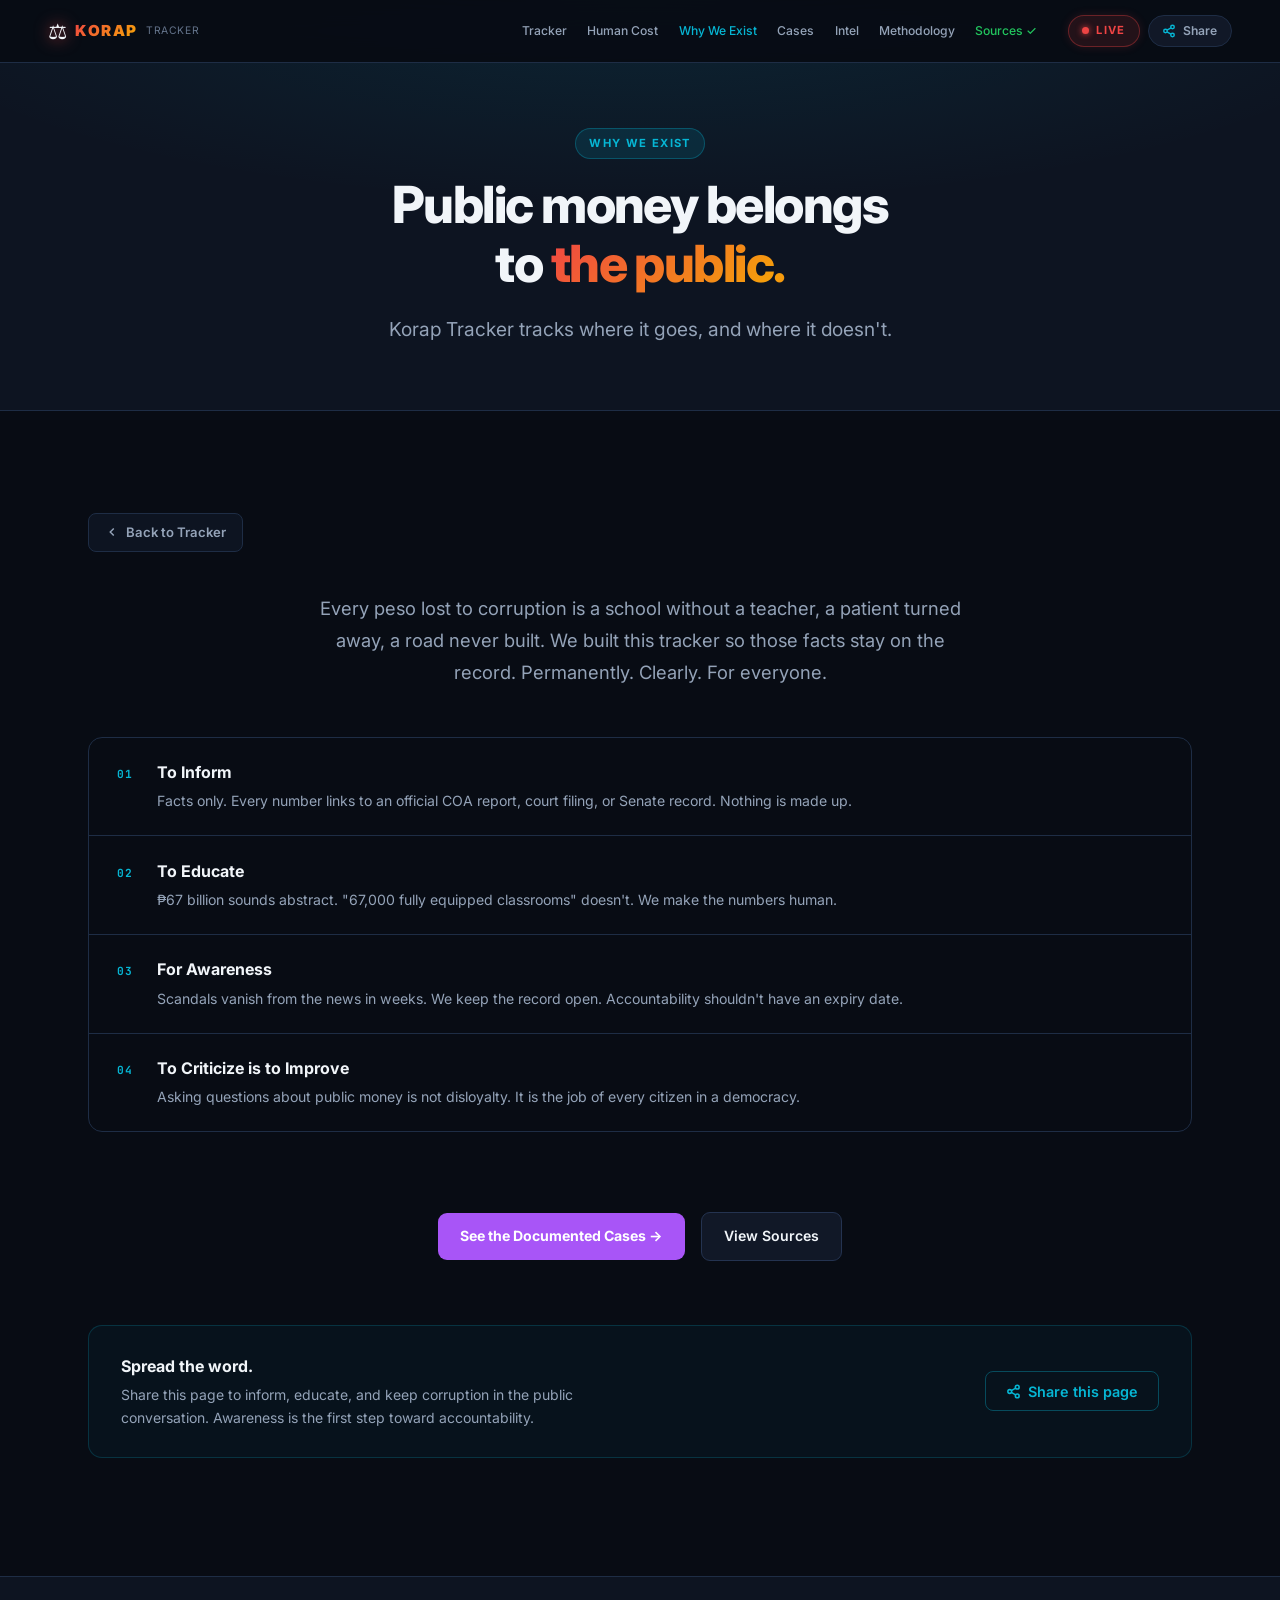
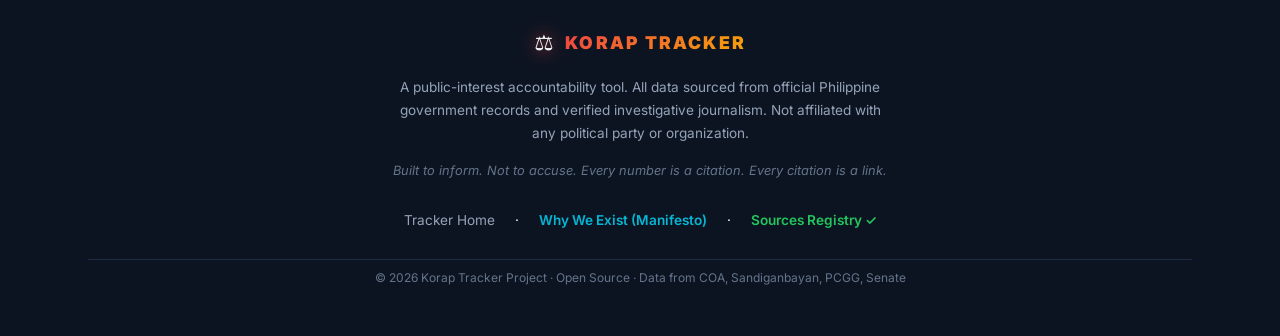
==== about.html @ 1ccbe421 "Initial commit: Korap Tracker platform" ====
<!DOCTYPE html>
<html lang="en-PH" class="dark">
<head>
  <meta charset="UTF-8" />
  <meta name="viewport" content="width=device-width, initial-scale=1.0" />
  
  <title>Why We Exist: Civic Manifesto | Korap Tracker</title>
  <meta name="title" content="Why We Exist: Civic Manifesto | Korap Tracker" />
  <meta name="description" content="Our civic mission: To inform, to educate, and for public awareness. In a democracy, to criticize is to improve. Read why Korap Tracker tracks public funds lost to corruption." />
  <meta name="keywords" content="Why track corruption Philippines, to criticize is to improve, Korap Tracker manifesto, Philippine governance accountability, public procurement transparency, civic education Philippines, anti-corruption awareness" />
  <meta name="author" content="Korap Tracker Project" />
  <meta name="robots" content="index, follow" />
  <link rel="canonical" href="https://halalan-tracker.ph/about.html" />

  <!-- Open Graph / Facebook -->
  <meta property="og:type" content="article" />
  <meta property="og:url" content="https://halalan-tracker.ph/about.html" />
  <meta property="og:title" content="Why We Exist: Civic Manifesto | Korap Tracker" />
  <meta property="og:description" content="To inform, to educate, and for civic awareness. In a democracy, to criticize is to improve. Explore the 4 core pillars of the Korap Tracker accountability platform." />
  <meta property="og:site_name" content="Korap Tracker" />
  <meta property="og:locale" content="en_PH" />

  <!-- Twitter / X -->
  <meta name="twitter:card" content="summary_large_image" />
  <meta name="twitter:url" content="https://halalan-tracker.ph/about.html" />
  <meta name="twitter:title" content="Why We Exist: Civic Manifesto | Korap Tracker" />
  <meta name="twitter:description" content="To inform, to educate, and for civic awareness. To criticize is to improve." />

  <!-- Structured Data JSON-LD -->
  <script type="application/ld+json">
  {
    "@context": "https://schema.org",
    "@graph": [
      {
        "@type": "AboutPage",
        "@id": "https://halalan-tracker.ph/about.html#about",
        "url": "https://halalan-tracker.ph/about.html",
        "name": "Why We Exist: Civic Manifesto | Korap Tracker",
        "description": "The mission, civic philosophy, and 4 core pillars guiding the Korap Tracker public-interest accountability platform.",
        "inLanguage": "en-PH"
      },
      {
        "@type": "Organization",
        "@id": "https://halalan-tracker.ph/#organization",
        "name": "Korap Tracker Project",
        "url": "https://halalan-tracker.ph/",
        "publishingPrinciples": "https://halalan-tracker.ph/sources.html"
      },
      {
        "@type": "FAQPage",
        "@id": "https://halalan-tracker.ph/about.html#faq",
        "mainEntity": [
          {
            "@type": "Question",
            "name": "Why does Korap Tracker exist?",
            "acceptedAnswer": {
              "@type": "Answer",
              "text": "Korap Tracker exists to inform, educate, and create public awareness regarding public fund leakages in the Philippines. Our civic philosophy is rooted in the belief that to criticize is to improve: constructive scrutiny of government spending is the highest form of civic duty and the foundation of systemic reform."
            }
          },
          {
            "@type": "Question",
            "name": "Where does the 20% budget leakage figure come from?",
            "acceptedAnswer": {
              "@type": "Answer",
              "text": "The 20% leakage estimate is based on established international procurement corruption benchmarks published by the United Nations Office on Drugs and Crime (UNODC) and World Bank governance diagnostics for developing economies, which calculate that 10% to 25% of public procurement contracts are lost to systemic leakages, kickbacks, and administrative inefficiencies."
            }
          },
          {
            "@type": "Question",
            "name": "Is Korap Tracker affiliated with any political party?",
            "acceptedAnswer": {
              "@type": "Answer",
              "text": "No. Korap Tracker is an independent, non-partisan, open-source civic-technology project. It does not accept government funding or political donations, and strictly documents public records regardless of administration or political affiliation."
            }
          },
          {
            "@type": "Question",
            "name": "How are cases in the Hall of Records verified?",
            "acceptedAnswer": {
              "@type": "Answer",
              "text": "Every single case in the Hall of Records is linked directly to official primary documents: Commission on Audit (COA) audit reports and notices of disallowance, Sandiganbayan court dockets and decisions, Senate Blue Ribbon Committee resolutions, or Presidential Commission on Good Government (PCGG) accomplishment filings."
            }
          }
        ]
      }
    ]
  }
  </script>

  <!-- Google Fonts Preconnect & Styles -->
  <link rel="preconnect" href="https://fonts.googleapis.com" />
  <link rel="preconnect" href="https://fonts.gstatic.com" crossorigin />
  <link href="https://fonts.googleapis.com/css2?family=Inter:wght@300;400;500;600;700;800;900&family=JetBrains+Mono:wght@400;700&display=swap" rel="stylesheet" />
  <link rel="stylesheet" href="style.css" />
  <style>
    .about-hero {
      padding-block: clamp(6rem, 10vw, 9rem) clamp(3rem, 5vw, 5rem);
      padding-inline: var(--inner-pad);
      text-align: center;
      border-bottom: 1px solid var(--clr-border);
      background: var(--clr-surface);
      position: relative;
    }
    .about-hero::before {
      content: '';
      position: absolute;
      inset: 0;
      background: radial-gradient(ellipse 60% 50% at 50% 0%, rgba(6,182,212,.1), transparent);
      pointer-events: none;
    }
    .about-hero h1 {
      font-size: clamp(2rem, 4vw, 3.25rem);
      font-weight: 800;
      letter-spacing: -.03em;
      line-height: 1.15;
      margin-bottom: 1.25rem;
      max-width: 900px;
      margin-inline: auto;
    }
    .about-hero-sub {
      font-size: clamp(1rem, 1.8vw, 1.2rem);
      color: var(--clr-text-2);
      max-width: 760px;
      margin-inline: auto;
      line-height: 1.7;
    }
    .about-body {
      max-width: var(--inner-max);
      margin-inline: auto;
      padding: var(--section-pad) var(--inner-pad);
    }
    .creed-narrative {
      background: var(--clr-surface);
      border: 1px solid var(--clr-border);
      border-radius: 16px;
      padding: clamp(1.75rem, 3vw, 2.5rem);
      margin-bottom: 3.5rem;
      line-height: 1.8;
      font-size: 1.02rem;
      color: var(--clr-text-2);
    }
    .creed-narrative p {
      margin-bottom: 1.25rem;
    }
    .creed-narrative p:last-child {
      margin-bottom: 0;
    }
    .creed-narrative strong {
      color: var(--clr-text-1);
    }
    .action-cta-box {
      background: linear-gradient(135deg, rgba(30,41,59,.6) 0%, rgba(15,23,42,.8) 100%);
      border: 1px solid var(--clr-border-light);
      border-radius: 16px;
      padding: 2.5rem;
      margin-top: 3.5rem;
      display: flex;
      flex-direction: column;
      align-items: center;
      text-align: center;
      gap: 1.25rem;
    }
    .action-cta-links {
      display: flex;
      flex-wrap: wrap;
      gap: .85rem;
      justify-content: center;
    }
    .action-btn-primary {
      background: var(--clr-purple);
      color: #fff;
      font-weight: 700;
      font-size: .88rem;
      padding: .75rem 1.4rem;
      border-radius: 9px;
      text-decoration: none;
      transition: all var(--dur-fast);
      display: inline-flex;
      align-items: center;
      gap: .5rem;
    }
    .action-btn-primary:hover {
      background: #9333ea;
      transform: translateY(-2px);
      box-shadow: 0 8px 20px rgba(168,85,247,.35);
    }
    .action-btn-secondary {
      background: var(--clr-surface-2);
      color: var(--clr-text-1);
      border: 1px solid var(--clr-border-light);
      font-weight: 600;
      font-size: .88rem;
      padding: .75rem 1.4rem;
      border-radius: 9px;
      text-decoration: none;
      transition: all var(--dur-fast);
      display: inline-flex;
      align-items: center;
      gap: .5rem;
    }
    .action-btn-secondary:hover {
      background: var(--clr-surface-3);
      border-color: var(--clr-cyan);
      transform: translateY(-2px);
    }
  </style>
</head>
<body>
  <a href="#about-main" class="skip-link">Skip to main content</a>

  <!-- ───── NAVIGATION ───── -->
  <nav class="navbar scrolled" id="navbar" aria-label="Main Navigation">
    <div class="nav-inner">
      <a href="index.html" class="nav-logo" aria-label="Korap Tracker Home">
        <span class="logo-icon" aria-hidden="true">⚖</span>
        <span class="logo-text">KORAP</span>
        <span class="logo-sub">Tracker</span>
      </a>
      <div class="nav-links">
        <a href="index.html#tracker" class="nav-link">Tracker</a>
        <a href="index.html#impact" class="nav-link">Human Cost</a>
        <a href="about.html" class="nav-link active" style="color:var(--clr-cyan)">Why We Exist</a>
        <a href="index.html#cases" class="nav-link">Cases</a>
        <a href="index.html#news" class="nav-link">Intel</a>
        <a href="index.html#methodology" class="nav-link">Methodology</a>
        <a href="sources.html" class="nav-link" style="color:var(--clr-green)">Sources ✓</a>
      </div>
      <div class="nav-cta">
        <span class="live-badge" title="Live real-time corruption ticker active">
          <span class="live-dot" aria-hidden="true"></span>
          LIVE
        </span>
        <button class="share-btn nav-share-btn" id="share-btn-nav" onclick="shareAbout()" title="Share this page">
          <svg width="14" height="14" viewBox="0 0 24 24" fill="none" stroke="currentColor" stroke-width="2.5"><circle cx="18" cy="5" r="3"/><circle cx="6" cy="12" r="3"/><circle cx="18" cy="19" r="3"/><line x1="8.59" y1="13.51" x2="15.42" y2="17.49"/><line x1="15.41" y1="6.51" x2="8.59" y2="10.49"/></svg>
          Share
        </button>
      </div>
    </div>
  </nav>

  <header class="about-hero">
    <div class="section-inner" style="position:relative">
      <span class="pill pill--cyan" style="margin-bottom:1rem">WHY WE EXIST</span>
      <h1>Public money belongs<br/>to <span class="gradient-text">the public.</span></h1>
      <p class="about-hero-sub">
        Korap Tracker tracks where it goes, and where it doesn't.
      </p>
    </div>
  </header>

  <main class="about-body" id="about-main">
    <a href="index.html" class="back-btn">
      <svg width="14" height="14" viewBox="0 0 24 24" fill="none" stroke="currentColor" stroke-width="2.5"><polyline points="15 18 9 12 15 6"/></svg>
      Back to Tracker
    </a>

    <!-- PLAIN STATEMENT -->
    <div class="about-statement reveal in-view">
      <p>Every peso lost to corruption is a school without a teacher, a patient turned away, a road never built. We built this tracker so those facts stay on the record. Permanently. Clearly. For everyone.</p>
    </div>

    <!-- PILLARS AS NUMBERED ROWS -->
    <div class="about-pillars reveal in-view">
      <div class="about-pillar-row">
        <span class="ap-num">01</span>
        <div class="ap-body">
          <strong>To Inform</strong>
          <span>Facts only. Every number links to an official COA report, court filing, or Senate record. Nothing is made up.</span>
        </div>
      </div>
      <div class="about-pillar-row">
        <span class="ap-num">02</span>
        <div class="ap-body">
          <strong>To Educate</strong>
          <span>₱67 billion sounds abstract. "67,000 fully equipped classrooms" doesn't. We make the numbers human.</span>
        </div>
      </div>
      <div class="about-pillar-row">
        <span class="ap-num">03</span>
        <div class="ap-body">
          <strong>For Awareness</strong>
          <span>Scandals vanish from the news in weeks. We keep the record open. Accountability shouldn't have an expiry date.</span>
        </div>
      </div>
      <div class="about-pillar-row">
        <span class="ap-num">04</span>
        <div class="ap-body">
          <strong>To Criticize is to Improve</strong>
          <span>Asking questions about public money is not disloyalty. It is the job of every citizen in a democracy.</span>
        </div>
      </div>
    </div>

    <!-- PLAIN CTA -->
    <div class="about-cta reveal in-view">
      <a href="index.html#cases" class="action-btn-primary">See the Documented Cases →</a>
      <a href="sources.html" class="action-btn-secondary">View Sources</a>
    </div>

    <!-- SHARE STRIP -->
    <div class="about-share-strip reveal in-view">
      <div class="share-strip-text">
        <strong>Spread the word.</strong>
        <span>Share this page to inform, educate, and keep corruption in the public conversation. Awareness is the first step toward accountability.</span>
      </div>
      <button class="share-btn share-btn--prominent" onclick="shareAbout()">
        <svg width="15" height="15" viewBox="0 0 24 24" fill="none" stroke="currentColor" stroke-width="2.5"><circle cx="18" cy="5" r="3"/><circle cx="6" cy="12" r="3"/><circle cx="18" cy="19" r="3"/><line x1="8.59" y1="13.51" x2="15.42" y2="17.49"/><line x1="15.41" y1="6.51" x2="8.59" y2="10.49"/></svg>
        Share this page
      </button>
    </div>
  </main>

  <!-- ───── FOOTER ───── -->
  <footer class="site-footer">
    <div class="footer-inner">
      <div class="footer-brand">
        <span class="logo-icon" aria-hidden="true">⚖</span>
        <span class="footer-name">KORAP TRACKER</span>
      </div>
      <p class="footer-mission">
        A public-interest accountability tool. All data sourced from official Philippine government records and verified investigative journalism.
        Not affiliated with any political party or organization.
      </p>
      <p class="footer-legal">
        Built to inform. Not to accuse. Every number is a citation. Every citation is a link.
      </p>
      <div class="footer-links" style="margin-top:.75rem;margin-bottom:.75rem;display:flex;gap:1.25rem;justify-content:center;font-size:.85rem;flex-wrap:wrap">
        <a href="index.html" style="color:var(--clr-text-2);text-decoration:none">Tracker Home</a> ·
        <a href="about.html" style="color:var(--clr-cyan);font-weight:600;text-decoration:none">Why We Exist (Manifesto)</a> ·
        <a href="sources.html" style="color:var(--clr-green);font-weight:600;text-decoration:none">Sources Registry ✓</a>
      </div>
      <p class="footer-copy">© 2026 Korap Tracker Project · Open Source · Data from COA, Sandiganbayan, PCGG, Senate</p>
    </div>
  </footer>
  <div id="share-toast" style="display:none;position:fixed;bottom:1.5rem;left:50%;transform:translateX(-50%);background:#0f172a;border:1px solid rgba(6,182,212,.5);color:#e2e8f0;padding:.65rem 1.25rem;border-radius:8px;font-size:.85rem;font-weight:600;z-index:10001;white-space:nowrap;box-shadow:0 8px 24px rgba(0,0,0,.6)">Link copied to clipboard!</div>

  <!-- Share Modal Dialog -->
  <div id="share-modal" class="share-modal-backdrop" role="dialog" aria-modal="true" aria-labelledby="share-modal-title">
    <div class="share-modal-card">
      <div class="share-modal-header">
        <div class="share-modal-header-text">
          <h3 id="share-modal-title" class="share-modal-title">Share Civic Manifesto</h3>
          <p class="share-modal-desc" id="share-modal-desc">Share this page to inform, educate, and keep corruption in the public conversation.</p>
        </div>
        <button type="button" class="share-modal-close" id="share-modal-close" aria-label="Close share dialog">&times;</button>
      </div>

      <div class="share-copy-section">
        <label class="share-field-label" for="share-url-input">Direct Page Link</label>
        <div class="share-copy-box">
          <input type="text" id="share-url-input" class="share-url-input" readonly value="https://halalan-tracker.ph/about.html" />
          <button type="button" id="share-copy-btn" class="share-copy-btn" title="Copy to clipboard">
            <svg width="14" height="14" viewBox="0 0 24 24" fill="none" stroke="currentColor" stroke-width="2.2">
              <rect x="9" y="9" width="13" height="13" rx="2" ry="2"></rect>
              <path d="M5 15H4a2 2 0 0 1-2-2V4a2 2 0 0 1 2-2h9a2 2 0 0 1 2 2v1"></path>
            </svg>
            <span id="share-copy-text">Copy Link</span>
          </button>
        </div>
      </div>

      <div class="share-social-section">
        <div class="share-field-label">Share to Social &amp; Messaging</div>
        <div class="share-social-grid">
          <a id="share-link-x" href="#" target="_blank" rel="noopener noreferrer" class="share-social-btn share-social-btn--x">
            <span class="share-social-icon">𝕏</span>
            <span>X / Twitter</span>
          </a>
          <a id="share-link-fb" href="#" target="_blank" rel="noopener noreferrer" class="share-social-btn share-social-btn--fb">
            <span class="share-social-icon">f</span>
            <span>Facebook</span>
          </a>
          <a id="share-link-wa" href="#" target="_blank" rel="noopener noreferrer" class="share-social-btn share-social-btn--wa">
            <span class="share-social-icon">💬</span>
            <span>WhatsApp</span>
          </a>
          <a id="share-link-tg" href="#" target="_blank" rel="noopener noreferrer" class="share-social-btn share-social-btn--tg">
            <span class="share-social-icon">✈</span>
            <span>Telegram</span>
          </a>
          <a id="share-link-reddit" href="#" target="_blank" rel="noopener noreferrer" class="share-social-btn share-social-btn--reddit">
            <span class="share-social-icon">🔴</span>
            <span>Reddit</span>
          </a>
          <a id="share-link-email" href="#" class="share-social-btn share-social-btn--email">
            <span class="share-social-icon">✉</span>
            <span>Email</span>
          </a>
        </div>
      </div>

      <div id="share-device-row" class="share-device-row">
        <button type="button" id="share-device-btn" class="share-device-btn">
          <svg width="15" height="15" viewBox="0 0 24 24" fill="none" stroke="currentColor" stroke-width="2.2">
            <circle cx="18" cy="5" r="3"></circle>
            <circle cx="6" cy="12" r="3"></circle>
            <circle cx="18" cy="19" r="3"></circle>
            <line x1="8.59" y1="13.51" x2="15.42" y2="17.49"></line>
            <line x1="15.41" y1="6.51" x2="8.59" y2="10.49"></line>
          </svg>
          <span>Open Device Share Menu</span>
        </button>
      </div>
    </div>
  </div>

  <script>
    function getShareUrl() {
      if (window.location.protocol === 'file:' || !window.location.hostname || window.location.hostname === 'localhost' || window.location.hostname === '127.0.0.1') {
        return 'https://halalan-tracker.ph/about.html';
      }
      return window.location.href;
    }

    function showToast(msg = 'Link copied to clipboard!') {
      const t = document.getElementById('share-toast');
      if (t) {
        t.textContent = msg;
        t.style.display = 'block';
        clearTimeout(t._timeout);
        t._timeout = setTimeout(() => { t.style.display = 'none'; }, 2500);
      }
    }

    function copyText(text) {
      if (navigator.clipboard && window.isSecureContext) {
        return navigator.clipboard.writeText(text).catch(() => fallbackCopy(text));
      }
      return fallbackCopy(text);
    }

    function fallbackCopy(text) {
      try {
        const ta = document.createElement('textarea');
        ta.value = text;
        ta.style.position = 'fixed';
        ta.style.top = '0';
        ta.style.left = '-9999px';
        ta.setAttribute('readonly', '');
        document.body.appendChild(ta);
        ta.focus();
        ta.select();
        const ok = document.execCommand('copy');
        document.body.removeChild(ta);
        return ok ? Promise.resolve() : Promise.reject();
      } catch (err) {
        return Promise.reject(err);
      }
    }

    function shareAbout() {
      const modal = document.getElementById('share-modal');
      const shareUrl = getShareUrl();
      const title = 'Why Korap Tracker Exists | Civic Manifesto';
      const text = 'Public money belongs to the public. Korap Tracker tracks where it goes, and where it does not. Inform. Educate. Hold accountable.';

      document.getElementById('share-url-input').value = shareUrl;

      const encUrl = encodeURIComponent(shareUrl);
      const encText = encodeURIComponent(text);
      const encTitle = encodeURIComponent(title);

      document.getElementById('share-link-x').href = `https://twitter.com/intent/tweet?text=${encText}&url=${encUrl}`;
      document.getElementById('share-link-fb').href = `https://www.facebook.com/sharer/sharer.php?u=${encUrl}`;
      document.getElementById('share-link-wa').href = `https://api.whatsapp.com/send?text=${encodeURIComponent(text + ' ' + shareUrl)}`;
      document.getElementById('share-link-tg').href = `https://t.me/share/url?url=${encUrl}&text=${encText}`;
      document.getElementById('share-link-reddit').href = `https://reddit.com/submit?url=${encUrl}&title=${encTitle}`;
      document.getElementById('share-link-email').href = `mailto:?subject=${encTitle}&body=${encodeURIComponent(text + '\n\n' + shareUrl)}`;

      modal.classList.add('open');
    }

    // Modal controls
    const shareModal = document.getElementById('share-modal');
    const closeBtn = document.getElementById('share-modal-close');
    const copyBtn = document.getElementById('share-copy-btn');
    const copyTextEl = document.getElementById('share-copy-text');
    const urlInput = document.getElementById('share-url-input');
    const deviceBtn = document.getElementById('share-device-btn');

    closeBtn.addEventListener('click', () => shareModal.classList.remove('open'));
    shareModal.addEventListener('click', e => { if (e.target === shareModal) shareModal.classList.remove('open'); });
    document.addEventListener('keydown', e => { if (e.key === 'Escape') shareModal.classList.remove('open'); });

    copyBtn.addEventListener('click', () => {
      copyText(urlInput.value).then(() => {
        copyTextEl.textContent = 'Copied!';
        copyBtn.style.background = 'var(--clr-green)';
        showToast('Link copied to clipboard!');
        setTimeout(() => {
          copyTextEl.textContent = 'Copy Link';
          copyBtn.style.background = '';
        }, 2000);
      }).catch(() => {
        showToast('Please copy the URL box manually.');
      });
    });

    urlInput.addEventListener('click', () => urlInput.select());

    if (deviceBtn) {
      if (navigator.share) {
        deviceBtn.style.display = 'flex';
        deviceBtn.addEventListener('click', () => {
          navigator.share({
            title: 'Why Korap Tracker Exists | Civic Manifesto',
            text: 'Public money belongs to the public. Korap Tracker tracks where it goes, and where it does not.',
            url: urlInput.value
          }).catch(() => {});
        });
      } else {
        document.getElementById('share-device-row').style.display = 'none';
      }
    }

    // Reveal animation
    const obs = new IntersectionObserver(els => els.forEach(e => { if(e.isIntersecting) e.target.classList.add('in-view'); }), { threshold: 0.1 });
    document.querySelectorAll('.reveal').forEach(el => obs.observe(el));
  </script>
</body>
</html>
---- style.css ----
/* ─────────────────────────────────────────────────────────────────────────
   KORAP TRACKER: Philippine Corruption Tracker
   Design System & Component Styles
   ───────────────────────────────────────────────────────────────────────── */

/* ── 1. DESIGN TOKENS ── */
:root {
  /* Color palette */
  --clr-bg:           #080c14;
  --clr-surface:      #0d1421;
  --clr-surface-2:    #111827;
  --clr-surface-3:    #1a2235;
  --clr-border:       #1e2d45;
  --clr-border-light: #243350;

  --clr-red:          #ef4444;
  --clr-red-dim:      rgba(239,68,68,.12);
  --clr-amber:        #f59e0b;
  --clr-amber-dim:    rgba(245,158,11,.12);
  --clr-blue:         #3b82f6;
  --clr-blue-dim:     rgba(59,130,246,.12);
  --clr-purple:       #a855f7;
  --clr-purple-dim:   rgba(168,85,247,.12);
  --clr-green:        #22c55e;
  --clr-green-dim:    rgba(34,197,94,.12);
  --clr-cyan:         #06b6d4;

  --clr-text-1:  #f1f5f9;
  --clr-text-2:  #94a3b8;
  --clr-text-3:  #64748b;

  /* Gradients */
  --gradient-hero:  linear-gradient(135deg, #ef4444 0%, #f59e0b 50%, #ef4444 100%);
  --gradient-glow:  radial-gradient(ellipse 60% 40% at 50% 0%, rgba(239,68,68,.18) 0%, transparent 70%);
  --gradient-blue:  linear-gradient(135deg, #3b82f6, #a855f7);

  /* Typography */
  --font-sans:  'Inter', system-ui, -apple-system, sans-serif;
  --font-mono:  'JetBrains Mono', 'Courier New', monospace;

  /* Spacing */
  --section-pad: clamp(4rem, 8vw, 8rem);
  --inner-max:   1200px;
  --inner-pad:   clamp(1rem, 4vw, 3rem);

  /* Motion */
  --ease-spring: cubic-bezier(.34,1.56,.64,1);
  --ease-out:    cubic-bezier(.16,1,.3,1);
  --dur-fast:    150ms;
  --dur-mid:     300ms;
  --dur-slow:    600ms;

  color-scheme: dark;
}

/* ── 2. RESET & BASE ── */
*, *::before, *::after { box-sizing: border-box; margin: 0; padding: 0; }

html {
  font-size: 16px;
  scroll-behavior: smooth;
  -webkit-text-size-adjust: 100%;
}

body {
  font-family: var(--font-sans);
  background: var(--clr-bg);
  color: var(--clr-text-1);
  line-height: 1.6;
  overflow-x: hidden;
  -webkit-font-smoothing: antialiased;
}

/* ── 3. LAYOUT UTILITIES ── */
.section-inner {
  max-width: var(--inner-max);
  margin-inline: auto;
  padding-inline: var(--inner-pad);
}

/* ── 4. PILLS / BADGES ── */
.pill {
  display: inline-flex;
  align-items: center;
  gap: .4rem;
  font-size: .7rem;
  font-weight: 700;
  letter-spacing: .12em;
  text-transform: uppercase;
  padding: .35rem .85rem;
  border-radius: 100px;
  border: 1px solid;
  width: fit-content;
}
.pill--red    { color: var(--clr-red);    background: var(--clr-red-dim);    border-color: rgba(239,68,68,.3); }
.pill--amber  { color: var(--clr-amber);  background: var(--clr-amber-dim);  border-color: rgba(245,158,11,.3); }
.pill--blue   { color: var(--clr-blue);   background: var(--clr-blue-dim);   border-color: rgba(59,130,246,.3); }
.pill--purple { color: var(--clr-purple); background: var(--clr-purple-dim); border-color: rgba(168,85,247,.3); }
.pill--green  { color: var(--clr-green);  background: var(--clr-green-dim);  border-color: rgba(34,197,94,.3); }
.pill--cyan   { color: var(--clr-cyan);   background: rgba(6,182,212,.12);   border-color: rgba(6,182,212,.3); }

/* ── 5. SECTION HEADER ── */
.section-header {
  text-align: center;
  margin-bottom: clamp(2.5rem, 5vw, 4rem);
  display: flex;
  flex-direction: column;
  align-items: center;
  gap: 1rem;
}
.section-title {
  font-size: clamp(1.8rem, 4vw, 2.8rem);
  font-weight: 800;
  letter-spacing: -.03em;
  line-height: 1.15;
}
.section-subtitle {
  max-width: 60ch;
  color: var(--clr-text-2);
  font-size: clamp(.9rem, 2vw, 1.05rem);
}

/* ── 6. REVEAL ANIMATIONS ── */
.reveal {
  opacity: 0;
  transform: translateY(32px);
  transition: opacity var(--dur-slow) var(--ease-out),
              transform var(--dur-slow) var(--ease-out);
  transition-delay: var(--delay, 0ms);
}
.reveal.in-view {
  opacity: 1;
  transform: translateY(0);
}

/* ── 7. NAVBAR ── */
.navbar {
  position: fixed;
  inset-block-start: 0;
  inset-inline: 0;
  z-index: 100;
  padding: 0.85rem var(--inner-pad);
  background: rgba(8,12,20,.85);
  backdrop-filter: blur(20px) saturate(180%);
  -webkit-backdrop-filter: blur(20px) saturate(180%);
  border-bottom: 1px solid transparent;
  transition: border-color var(--dur-mid), background var(--dur-mid);
}
.navbar.scrolled {
  border-bottom-color: var(--clr-border);
  background: rgba(8,12,20,.95);
}
.nav-inner {
  max-width: var(--inner-max);
  margin-inline: auto;
  display: flex;
  align-items: center;
  justify-content: space-between;
  flex-wrap: nowrap !important;
  gap: clamp(0.5rem, 1.2vw, 1.25rem);
}
.nav-logo {
  display: flex;
  align-items: center;
  gap: .5rem;
  text-decoration: none;
  color: inherit;
  flex-shrink: 0;
  white-space: nowrap !important;
}
.logo-icon {
  font-size: 1.35rem;
  filter: drop-shadow(0 0 8px var(--clr-red));
}
.logo-text {
  font-size: .95rem;
  font-weight: 900;
  letter-spacing: .1em;
  background: var(--gradient-hero);
  background-size: 200%;
  -webkit-background-clip: text;
  -webkit-text-fill-color: transparent;
  background-clip: text;
  animation: shimmer 4s linear infinite;
  white-space: nowrap !important;
}
.logo-sub {
  font-size: .65rem;
  color: var(--clr-text-3);
  letter-spacing: .06em;
  text-transform: uppercase;
  white-space: nowrap !important;
}
.nav-links {
  display: flex;
  align-items: center;
  flex-wrap: nowrap !important;
  gap: clamp(0.15rem, 0.4vw, 0.35rem);
  margin-inline-start: auto;
  min-width: 0;
}
.nav-link {
  font-size: clamp(0.76rem, 0.88vw, 0.84rem);
  font-weight: 500;
  color: var(--clr-text-2);
  text-decoration: none;
  padding: 0.4rem clamp(0.35rem, 0.6vw, 0.75rem);
  border-radius: 7px;
  white-space: nowrap !important;
  flex-shrink: 0;
  line-height: 1.2;
  transition: color var(--dur-fast), background var(--dur-fast);
}
.nav-link:hover { color: var(--clr-text-1); background: var(--clr-surface-3); }
.nav-cta {
  display: flex;
  align-items: center;
  flex-wrap: nowrap !important;
  gap: .5rem;
  margin-inline-start: 0.5rem;
  flex-shrink: 0;
  white-space: nowrap !important;
}
.live-badge {
  display: inline-flex;
  align-items: center;
  justify-content: center;
  gap: .45rem;
  height: 32px;
  padding: 0 .8rem;
  font-size: .7rem;
  font-weight: 700;
  letter-spacing: .12em;
  color: var(--clr-red);
  background: var(--clr-red-dim);
  border: 1px solid rgba(239,68,68,.35);
  box-shadow: 0 0 10px rgba(239,68,68,.15);
  border-radius: 9999px;
  white-space: nowrap;
  user-select: none;
  line-height: 1;
}
.live-dot {
  width: 7px;
  height: 7px;
  background: var(--clr-red);
  border-radius: 50%;
  box-shadow: 0 0 6px var(--clr-red);
  animation: pulse-dot 1.5s ease-in-out infinite;
}
.nav-cta .share-btn {
  display: inline-flex;
  align-items: center;
  justify-content: center;
  gap: .45rem;
  height: 32px;
  padding: 0 .85rem;
  border-radius: 9999px;
  font-size: .76rem;
  font-weight: 600;
  color: var(--clr-text-2);
  background: var(--clr-surface-2);
  border: 1px solid var(--clr-border);
  cursor: pointer;
  white-space: nowrap;
  line-height: 1;
  transition: all var(--dur-fast);
}
.nav-cta .share-btn:hover {
  color: #fff;
  border-color: var(--clr-cyan);
  background: rgba(6,182,212,.12);
  box-shadow: 0 0 12px rgba(6,182,212,.22);
  transform: translateY(-1px);
}
.nav-cta .share-btn svg {
  color: var(--clr-cyan);
  flex-shrink: 0;
  transition: transform var(--dur-fast);
}
.nav-cta .share-btn:hover svg {
  transform: scale(1.1);
}

/* ── 8. HERO SECTION ── */
.hero {
  position: relative;
  min-height: 100dvh;
  display: flex;
  align-items: center;
  justify-content: center;
  padding-block: clamp(6rem, 12vw, 10rem);
  padding-inline: var(--inner-pad);
  overflow: hidden;
  text-align: center;
}
.hero-bg-grid {
  position: absolute;
  inset: 0;
  background-image:
    linear-gradient(rgba(30,45,69,.35) 1px, transparent 1px),
    linear-gradient(90deg, rgba(30,45,69,.35) 1px, transparent 1px);
  background-size: 60px 60px;
  mask-image: radial-gradient(ellipse 80% 80% at 50% 50%, black 30%, transparent 80%);
  -webkit-mask-image: radial-gradient(ellipse 80% 80% at 50% 50%, black 30%, transparent 80%);
}
.hero-bg-radial {
  position: absolute;
  inset: 0;
  background: var(--gradient-glow);
  pointer-events: none;
}
.hero-inner {
  position: relative;
  max-width: 900px;
  width: 100%;
  display: flex;
  flex-direction: column;
  align-items: center;
  gap: 1.5rem;
}
.hero-label { margin-bottom: .5rem; }
.hero-title {
  font-size: clamp(2.2rem, 6vw, 4.5rem);
  font-weight: 900;
  letter-spacing: -.04em;
  line-height: 1.1;
}
.gradient-text {
  background: var(--gradient-hero);
  background-size: 200%;
  -webkit-background-clip: text;
  -webkit-text-fill-color: transparent;
  background-clip: text;
  animation: shimmer 5s linear infinite;
}
.hero-subtitle {
  max-width: 55ch;
  color: var(--clr-text-2);
  font-size: clamp(.95rem, 2vw, 1.1rem);
}

/* ODOMETER */
.odometer-wrapper {
  display: flex;
  align-items: center;
  gap: .5rem;
  margin-block: 1rem;
}
.currency-symbol {
  font-size: clamp(2rem, 5vw, 4rem);
  font-weight: 900;
  color: var(--clr-red);
  font-family: var(--font-mono);
  line-height: 1;
  margin-top: .15em;
  text-shadow: 0 0 30px rgba(239,68,68,.6);
}
.odometer {
  font-family: var(--font-mono);
  font-size: clamp(1.4rem, 6.2vw, 5.5rem);
  font-weight: 700;
  color: var(--clr-text-1);
  letter-spacing: -.03em;
  text-shadow: 0 0 40px rgba(239,68,68,.3);
  line-height: 1;
}

/* RATE STATS */
.rate-stats {
  display: flex;
  align-items: center;
  gap: 1.5rem;
  flex-wrap: wrap;
  justify-content: center;
}
.rate-stat { text-align: center; }
.rate-value {
  display: block;
  font-family: var(--font-mono);
  font-size: clamp(.9rem, 2.5vw, 1.4rem);
  font-weight: 700;
  color: var(--clr-amber);
}
.rate-label {
  font-size: .7rem;
  color: var(--clr-text-3);
  text-transform: uppercase;
  letter-spacing: .08em;
}
.rate-divider {
  width: 1px;
  height: 2.5rem;
  background: var(--clr-border);
}

/* MODE TOGGLE */
.mode-toggle {
  display: flex;
  background: var(--clr-surface-2);
  border: 1px solid var(--clr-border);
  border-radius: 12px;
  padding: 4px;
  gap: 4px;
}
.mode-btn {
  font-family: var(--font-sans);
  font-size: .82rem;
  font-weight: 600;
  padding: .65rem 1.2rem;
  border-radius: 9px;
  border: none;
  background: transparent;
  color: var(--clr-text-2);
  cursor: pointer;
  transition: background var(--dur-fast), color var(--dur-fast), box-shadow var(--dur-fast);
}
.mode-btn.active {
  background: var(--clr-surface-3);
  color: var(--clr-text-1);
  box-shadow: 0 1px 3px rgba(0,0,0,.4);
}
.mode-btn:hover:not(.active) { color: var(--clr-text-1); }

.source-note {
  font-size: .78rem;
  color: var(--clr-text-3);
  max-width: 70ch;
  line-height: 1.7;
  border: 1px solid var(--clr-border);
  background: var(--clr-surface);
  border-radius: 10px;
  padding: .75rem 1.25rem;
}
.source-note strong { color: var(--clr-text-2); }

/* SCROLL DOWN ARROW */
.scroll-down {
  display: flex;
  align-items: center;
  justify-content: center;
  width: 44px;
  height: 44px;
  border: 1px solid var(--clr-border);
  border-radius: 50%;
  color: var(--clr-text-2);
  text-decoration: none;
  margin-top: 1rem;
  animation: bob 2s ease-in-out infinite;
  transition: border-color var(--dur-fast), color var(--dur-fast);
}
.scroll-down:hover { border-color: var(--clr-red); color: var(--clr-red); }

/* ── 9. IMPACT SECTION ── */
.impact-section {
  padding-block: var(--section-pad);
  background: var(--clr-surface);
  border-block: 1px solid var(--clr-border);
}
.impact-grid {
  display: grid;
  grid-template-columns: repeat(auto-fill, minmax(280px, 1fr));
  gap: 1.25rem;
}
.impact-card {
  background: var(--clr-bg);
  border: 1px solid var(--clr-border);
  border-radius: 16px;
  padding: 2rem 1.75rem;
  text-align: center;
  transition: border-color var(--dur-mid), transform var(--dur-mid), box-shadow var(--dur-mid);
  position: relative;
  overflow: hidden;
}
.impact-card::before {
  content: '';
  position: absolute;
  inset: 0;
  background: radial-gradient(ellipse 60% 50% at 50% 0%, rgba(245,158,11,.07), transparent);
  opacity: 0;
  transition: opacity var(--dur-mid);
}
.impact-card:hover {
  border-color: rgba(245,158,11,.4);
  transform: translateY(-4px);
  box-shadow: 0 16px 40px rgba(0,0,0,.4), 0 0 0 1px rgba(245,158,11,.1);
}
.impact-card:hover::before { opacity: 1; }
.impact-icon { font-size: 2.5rem; margin-bottom: .75rem; }
.impact-number {
  font-family: var(--font-mono);
  font-size: clamp(1.6rem, 3vw, 2.2rem);
  font-weight: 700;
  color: var(--clr-amber);
  margin-bottom: .4rem;
  letter-spacing: -.02em;
}
.impact-label {
  font-size: .95rem;
  font-weight: 600;
  color: var(--clr-text-1);
  margin-bottom: .4rem;
}
.impact-note {
  font-size: .75rem;
  color: var(--clr-text-3);
  line-height: 1.5;
}

/* Accessibility Skip Link */
.skip-link {
  position: absolute;
  top: -100px;
  left: 1rem;
  background: var(--clr-purple);
  color: #fff;
  padding: .75rem 1.25rem;
  border-radius: 8px;
  font-weight: 700;
  font-size: .85rem;
  z-index: 9999;
  text-decoration: none;
  transition: top var(--dur-fast);
}
.skip-link:focus {
  top: 1rem;
}

/* ── 9B. CIVIC MANIFESTO & PURPOSE SECTION ── */
.manifesto-section {
  padding-block: var(--section-pad);
  background: var(--clr-surface);
  border-bottom: 1px solid var(--clr-border);
  position: relative;
}
.manifesto-banner {
  background: linear-gradient(135deg, rgba(15,23,42,0.95) 0%, rgba(30,41,59,0.8) 100%);
  border: 1px solid rgba(6,182,212,0.3);
  border-radius: 18px;
  padding: clamp(2rem, 4vw, 3rem);
  margin-bottom: 3.5rem;
  position: relative;
  overflow: hidden;
  box-shadow: 0 20px 50px rgba(0,0,0,0.5), 0 0 40px rgba(6,182,212,0.06);
}
.manifesto-banner::before {
  content: '';
  position: absolute;
  top: 0;
  left: 0;
  right: 0;
  height: 2px;
  background: linear-gradient(90deg, transparent, var(--clr-cyan), transparent);
}
.manifesto-quote-icon {
  font-size: 5rem;
  line-height: 1;
  color: var(--clr-cyan);
  opacity: 0.15;
  font-family: Georgia, serif;
  position: absolute;
  top: 1rem;
  left: 1.5rem;
  pointer-events: none;
}
.manifesto-quote {
  font-size: clamp(1.15rem, 2.2vw, 1.45rem);
  font-weight: 600;
  line-height: 1.65;
  color: var(--clr-text-1);
  font-style: italic;
  margin-bottom: 1.5rem;
  position: relative;
  z-index: 1;
}
.manifesto-quote-footer {
  display: flex;
  align-items: center;
  justify-content: space-between;
  flex-wrap: wrap;
  gap: .85rem;
  border-top: 1px solid var(--clr-border-light);
  padding-top: 1.25rem;
  position: relative;
  z-index: 1;
}
.manifesto-creed-tag {
  font-size: .8rem;
  font-weight: 700;
  letter-spacing: .08em;
  text-transform: uppercase;
  color: var(--clr-cyan);
  background: rgba(6,182,212,0.12);
  border: 1px solid rgba(6,182,212,0.25);
  padding: .3rem .8rem;
  border-radius: 6px;
}
.manifesto-creed-sub {
  font-size: .85rem;
  color: var(--clr-text-2);
  font-style: italic;
}

/* 4 Pillars Grid */
.pillars-grid {
  display: grid;
  grid-template-columns: repeat(4, 1fr);
  gap: 1.25rem;
  margin-bottom: 3.5rem;
}
@media (max-width: 1080px) {
  .pillars-grid {
    grid-template-columns: repeat(2, 1fr);
  }
}
@media (max-width: 600px) {
  .pillars-grid {
    grid-template-columns: 1fr;
  }
}
.pillar-card {
  background: var(--clr-bg);
  border: 1px solid var(--clr-border);
  border-radius: 16px;
  padding: 2rem 1.75rem;
  display: flex;
  flex-direction: column;
  gap: 1rem;
  position: relative;
  transition: transform var(--dur-mid), border-color var(--dur-mid), box-shadow var(--dur-mid);
}
.pillar-card:hover {
  border-color: rgba(6,182,212,0.45);
  transform: translateY(-4px);
  box-shadow: 0 16px 36px rgba(0,0,0,0.5), 0 0 20px rgba(6,182,212,0.1);
}
.pillar-num {
  font-family: var(--font-mono);
  font-size: 1.4rem;
  font-weight: 800;
  color: var(--clr-border-light);
  line-height: 1;
}
.pillar-icon {
  font-size: 2rem;
  line-height: 1;
}
.pillar-title {
  font-size: 1.15rem;
  font-weight: 700;
  color: var(--clr-text-1);
  line-height: 1.35;
}
.pillar-lang {
  display: block;
  font-size: .82rem;
  font-weight: 400;
  color: var(--clr-cyan);
  margin-top: .2rem;
}
.pillar-body {
  font-size: .87rem;
  color: var(--clr-text-2);
  line-height: 1.7;
  flex: 1;
}
.pillar-badge {
  font-size: .68rem;
  font-weight: 700;
  letter-spacing: .06em;
  text-transform: uppercase;
  color: var(--clr-cyan);
  background: rgba(6,182,212,0.08);
  border: 1px solid rgba(6,182,212,0.22);
  padding: .35rem .75rem;
  border-radius: 6px;
  width: fit-content;
  margin-top: auto;
}

/* FAQ in Manifesto */
.manifesto-faq {
  background: var(--clr-bg);
  border: 1px solid var(--clr-border);
  border-radius: 18px;
  padding: clamp(1.75rem, 3vw, 2.5rem);
}
.faq-heading {
  font-size: 1.25rem;
  font-weight: 700;
  color: var(--clr-text-1);
  margin-bottom: 1.75rem;
  text-align: center;
}
.faq-grid {
  display: grid;
  grid-template-columns: repeat(auto-fit, minmax(320px, 1fr));
  gap: 1.5rem;
}
.faq-item {
  background: var(--clr-surface);
  border: 1px solid var(--clr-border-light);
  border-radius: 12px;
  padding: 1.35rem 1.5rem;
  display: flex;
  flex-direction: column;
  gap: .65rem;
  transition: border-color var(--dur-fast);
}
.faq-item:hover {
  border-color: rgba(6,182,212,0.3);
}
.faq-q {
  font-size: .95rem;
  font-weight: 700;
  color: var(--clr-text-1);
  line-height: 1.45;
}
.faq-a {
  font-size: .85rem;
  color: var(--clr-text-2);
  line-height: 1.65;
}

/* ── 9C. CIVIC PURPOSE CALLOUT STRIP (INDEX TEASER) ── */
/* ── 9b. WHY SECTION (homepage) ── */
.why-section {
  padding-block: var(--section-pad);
  background: var(--clr-surface);
  border-bottom: 1px solid var(--clr-border);
}
.why-pillars {
  display: grid;
  grid-template-columns: repeat(4, 1fr);
  gap: 1px;
  background: var(--clr-border);
  border: 1px solid var(--clr-border);
  border-radius: 14px;
  overflow: hidden;
  margin: 2.5rem 0 2rem;
}
.why-pillar {
  background: var(--clr-bg);
  display: flex;
  flex-direction: column;
  gap: .5rem;
  padding: 1.75rem;
  transition: background var(--dur-fast);
}
.why-pillar:hover { background: var(--clr-surface-2); }
.why-pillar strong {
  font-size: 1.05rem;
  font-weight: 700;
  color: var(--clr-text-1);
}
.why-pillar span {
  font-size: .88rem;
  color: var(--clr-text-2);
  line-height: 1.6;
}
.why-num {
  font-family: var(--font-mono);
  font-size: .68rem;
  font-weight: 700;
  color: var(--clr-cyan);
  letter-spacing: .1em;
}
.why-footer {
  display: flex;
  align-items: center;
  justify-content: space-between;
  flex-wrap: wrap;
  gap: 1rem;
}
.why-learn-more {
  font-size: .9rem;
  color: var(--clr-cyan);
  text-decoration: none;
  font-weight: 600;
  border-bottom: 1px solid rgba(6,182,212,.3);
  transition: border-color var(--dur-fast), color var(--dur-fast);
}
.why-learn-more:hover {
  color: #fff;
  border-color: rgba(6,182,212,.7);
}
@media (max-width: 900px) {
  .why-pillars { grid-template-columns: repeat(2, 1fr); }
}
@media (max-width: 540px) {
  .why-pillars { grid-template-columns: 1fr; }
  .why-footer { flex-direction: column; align-items: flex-start; }
}

/* ── ABOUT PAGE: statement + pillar rows + CTA ── */
.about-statement {
  max-width: 660px;
  margin: 0 auto 3rem;
  text-align: center;
}
.about-statement p {
  font-size: clamp(1rem, 2vw, 1.15rem);
  color: var(--clr-text-2);
  line-height: 1.75;
}
.about-pillars {
  display: flex;
  flex-direction: column;
  gap: 0;
  border: 1px solid var(--clr-border);
  border-radius: 14px;
  overflow: hidden;
  margin-bottom: 3rem;
}
.about-pillar-row {
  display: flex;
  align-items: baseline;
  gap: 1.5rem;
  padding: 1.4rem 1.75rem;
  border-bottom: 1px solid var(--clr-border);
  transition: background var(--dur-fast);
}
.about-pillar-row:last-child { border-bottom: none; }
.about-pillar-row:hover { background: var(--clr-surface-2); }
.ap-num {
  font-family: var(--font-mono);
  font-size: .7rem;
  font-weight: 700;
  color: var(--clr-cyan);
  letter-spacing: .1em;
  flex-shrink: 0;
  padding-top: .15rem;
}
.ap-body {
  display: flex;
  flex-direction: column;
  gap: .3rem;
}
.ap-body strong {
  font-size: 1rem;
  font-weight: 700;
  color: var(--clr-text-1);
}
.ap-body span {
  font-size: .88rem;
  color: var(--clr-text-2);
  line-height: 1.6;
}
.about-cta {
  display: flex;
  align-items: center;
  gap: 1rem;
  flex-wrap: wrap;
  justify-content: center;
  padding: 2rem 0 1rem;
}

/* ── SHARE BUTTON ── */
.share-btn {
  display: inline-flex;
  align-items: center;
  gap: .45rem;
  padding: .5rem 1rem;
  border: 1px solid var(--clr-border);
  border-radius: 8px;
  background: transparent;
  color: var(--clr-text-2);
  font-size: .82rem;
  font-weight: 600;
  cursor: pointer;
  font-family: var(--font-sans);
  transition: all var(--dur-fast);
}
.share-btn:hover {
  border-color: var(--clr-cyan);
  color: var(--clr-text-1);
  background: rgba(6,182,212,.06);
}
.share-btn--prominent {
  padding: .65rem 1.25rem;
  border-color: rgba(6,182,212,.35);
  color: var(--clr-cyan);
  font-size: .9rem;
}
.share-btn--prominent:hover {
  background: rgba(6,182,212,.12);
  border-color: var(--clr-cyan);
  color: #fff;
}

/* ── BACK BUTTON (about page) ── */
.back-btn {
  display: inline-flex;
  align-items: center;
  gap: .45rem;
  padding: .5rem 1rem;
  border: 1px solid var(--clr-border);
  border-radius: 8px;
  background: var(--clr-surface);
  color: var(--clr-text-2);
  font-size: .82rem;
  font-weight: 600;
  text-decoration: none;
  margin-bottom: 2.5rem;
  transition: all var(--dur-fast);
}
.back-btn:hover {
  border-color: var(--clr-text-2);
  color: var(--clr-text-1);
}

/* ── ABOUT SHARE STRIP ── */
.about-share-strip {
  display: flex;
  align-items: center;
  justify-content: space-between;
  gap: 2rem;
  flex-wrap: wrap;
  padding: 1.75rem 2rem;
  border: 1px solid rgba(6,182,212,.2);
  border-radius: 14px;
  background: rgba(6,182,212,.04);
  margin-top: 3rem;
  margin-bottom: 1rem;
}
.share-strip-text {
  display: flex;
  flex-direction: column;
  gap: .3rem;
}
.share-strip-text strong {
  font-size: 1rem;
  font-weight: 700;
  color: var(--clr-text-1);
}
.share-strip-text span {
  font-size: .875rem;
  color: var(--clr-text-2);
  line-height: 1.6;
  max-width: 520px;
}
@media (max-width: 640px) {
  .about-share-strip { flex-direction: column; align-items: flex-start; }
}


/* ── 10. CASES SECTION ── */
.cases-section {
  padding-block: var(--section-pad);
}
.filter-bar {
  display: flex;
  align-items: center;
  justify-content: space-between;
  flex-wrap: wrap;
  gap: 1rem;
  margin-bottom: 1.75rem;
}
.filter-group {
  display: flex;
  gap: .5rem;
  flex-wrap: wrap;
}
.filter-btn {
  font-family: var(--font-sans);
  font-size: .82rem;
  font-weight: 600;
  padding: .55rem 1.1rem;
  border-radius: 8px;
  border: 1px solid var(--clr-border);
  background: transparent;
  color: var(--clr-text-2);
  cursor: pointer;
  transition: all var(--dur-fast);
}
.filter-btn.active,
.filter-btn:hover {
  background: var(--clr-amber);
  color: #0a0a0a;
  border-color: var(--clr-amber);
}
.total-display {
  font-size: .85rem;
  color: var(--clr-text-2);
  background: var(--clr-surface-2);
  border: 1px solid var(--clr-border);
  padding: .55rem 1rem;
  border-radius: 8px;
}
.total-display strong {
  color: var(--clr-red);
  font-family: var(--font-mono);
}

/* ── CASES CARD GRID ── */
.cases-grid {
  display: grid;
  grid-template-columns: repeat(2, 1fr);
  gap: 1rem;
}
@media (max-width: 720px) {
  .cases-grid { grid-template-columns: 1fr; }
}

.case-card {
  background: var(--clr-surface);
  border: 1px solid var(--clr-border);
  border-left: 4px solid var(--clr-amber);
  border-radius: 12px;
  overflow: hidden;
  display: flex;
  flex-direction: column;
  transition: border-color var(--dur-fast), box-shadow var(--dur-fast);
}
.case-card:hover {
  border-color: rgba(245,158,11,.5);
  box-shadow: 0 6px 24px rgba(0,0,0,.4), 0 0 0 1px rgba(245,158,11,.08);
}

.case-card-top {
  display: flex;
  align-items: flex-start;
  justify-content: space-between;
  gap: 1rem;
  padding: 1.1rem 1.25rem 1rem;
}
.case-card-left {
  flex: 1;
  min-width: 0;
  display: flex;
  flex-direction: column;
  gap: .4rem;
}
.case-card-name {
  font-size: .95rem;
  font-weight: 700;
  color: var(--clr-text-1);
  line-height: 1.4;
}
.case-card-meta {
  display: flex;
  align-items: center;
  gap: .65rem;
  flex-wrap: wrap;
}
.case-card-agency {
  font-size: .75rem;
  color: var(--clr-text-3);
}
.case-card-year {
  font-size: .72rem;
  font-family: var(--font-mono);
  font-weight: 600;
  color: var(--clr-text-3);
  background: var(--clr-surface-2);
  border: 1px solid var(--clr-border);
  padding: .1rem .45rem;
  border-radius: 4px;
}
.case-card-right {
  flex-shrink: 0;
  display: flex;
  flex-direction: column;
  align-items: flex-end;
  gap: .45rem;
  text-align: right;
}
.case-card-amount {
  font-family: var(--font-mono);
  font-size: 1.05rem;
  font-weight: 800;
  color: var(--clr-red);
  white-space: nowrap;
}

/* Status badges: toned down, no neon glow */
.status-badge {
  display: inline-flex;
  align-items: center;
  gap: .3rem;
  font-size: .7rem;
  font-weight: 700;
  letter-spacing: .04em;
  padding: .25rem .6rem;
  border-radius: 5px;
  white-space: nowrap;
}
.status-badge--coa      { background: rgba(120,85,20,.3);  color: #d4a54a; border: 1px solid rgba(245,158,11,.25); }
.status-badge--court    { background: rgba(120,20,20,.35); color: #f87070; border: 1px solid rgba(239,68,68,.3); }
.status-badge--senate   { background: rgba(30,50,100,.35); color: #93b4d4; border: 1px solid rgba(59,130,246,.25); }
.status-badge--recovered{ background: rgba(20,80,40,.35);  color: #6ec98a; border: 1px solid rgba(34,197,94,.25); }

/* Source sub-row */
/* Source sub-row */
.case-card-source {
  border-top: 1px solid var(--clr-border);
  padding: .55rem 1.25rem;
  background: rgba(0,0,0,.15);
  display: flex;
  align-items: center;
  justify-content: space-between;
  gap: .65rem;
  flex-wrap: wrap;
}
.case-card-source a,
.case-card-source .case-source-ext,
.case-card-source .case-source-reg {
  color: var(--clr-text-3);
  font-size: .73rem;
  text-decoration: none;
  display: inline-flex;
  align-items: center;
  gap: .3rem;
  transition: all var(--dur-fast);
  white-space: normal;
  word-break: break-word;
  font-weight: 600;
}
.case-card-source .case-source-ext {
  color: var(--clr-cyan);
}
.case-card-source .case-source-ext:hover {
  color: #fff;
  text-decoration: underline;
}
.case-card-source .case-source-reg {
  color: var(--clr-text-3);
  margin-inline-start: auto;
}
.case-card-source .case-source-reg:hover {
  color: var(--clr-green);
  text-decoration: underline;
}

.cases-disclaimer {
  margin-top: 1.25rem;
  font-size: .78rem;
  color: var(--clr-text-3);
  text-align: center;
  line-height: 1.6;
}

/* ── 11. NEWS SECTION ── */
/* ── 11. NEWS & INTELLIGENCE SECTION (CAROUSEL) ── */
.news-section {
  padding-block: var(--section-pad);
  background: var(--clr-surface);
  border-block: 1px solid var(--clr-border);
}

/* ── CAROUSEL CONTROLS BAR ── */
.carousel-toolbar {
  display: flex;
  justify-content: space-between;
  align-items: center;
  flex-wrap: wrap;
  gap: 1rem;
  margin-bottom: 1.5rem;
}
.news-tab-bar {
  display: flex;
  gap: .5rem;
  background: var(--clr-surface-2);
  border: 1px solid var(--clr-border);
  border-radius: 12px;
  padding: 4px;
  width: fit-content;
  flex-wrap: wrap;
}
.news-tab-btn {
  font-family: var(--font-sans);
  font-size: .85rem;
  font-weight: 600;
  padding: .6rem 1.15rem;
  border-radius: 9px;
  border: none;
  background: transparent;
  color: var(--clr-text-2);
  cursor: pointer;
  transition: background var(--dur-fast), color var(--dur-fast), box-shadow var(--dur-fast);
  display: inline-flex;
  align-items: center;
  gap: .5rem;
}
.news-tab-btn.active {
  background: var(--clr-surface-3);
  color: var(--clr-text-1);
  box-shadow: 0 1px 4px rgba(0,0,0,.4);
}
.news-tab-btn:hover:not(.active) {
  color: var(--clr-text-1);
  background: rgba(255,255,255,.04);
}
.tab-badge-icon { font-size: 1rem; line-height: 1; }
.tab-count-pill {
  font-size: .68rem;
  font-weight: 700;
  padding: .15rem .45rem;
  border-radius: 100px;
  background: var(--clr-surface);
  color: var(--clr-text-3);
  border: 1px solid var(--clr-border-light);
  line-height: 1;
}
.news-tab-btn.active .tab-count-pill {
  background: var(--clr-purple-dim);
  color: var(--clr-purple);
  border-color: rgba(168,85,247,.3);
}

.carousel-nav-group {
  display: flex;
  align-items: center;
  gap: .75rem;
}
.carousel-counter {
  font-family: var(--font-mono);
  font-size: .8rem;
  font-weight: 600;
  color: var(--clr-cyan);
  letter-spacing: .03em;
  background: var(--clr-surface-2);
  padding: .45rem .85rem;
  border-radius: 8px;
  border: 1px solid var(--clr-border-light);
}
.carousel-btn-pair {
  display: flex;
  align-items: center;
  gap: .4rem;
}
.carousel-nav-btn {
  display: inline-flex;
  align-items: center;
  justify-content: center;
  width: 40px;
  height: 40px;
  border-radius: 10px;
  background: var(--clr-surface-2);
  border: 1px solid var(--clr-border-light);
  color: var(--clr-text-1);
  cursor: pointer;
  transition: all var(--dur-fast);
}
.carousel-nav-btn:hover:not(:disabled) {
  background: var(--clr-purple);
  border-color: var(--clr-purple);
  color: #fff;
  transform: translateY(-1px);
  box-shadow: 0 4px 14px rgba(168,85,247,.35);
}
.carousel-nav-btn:disabled {
  opacity: .3;
  cursor: not-allowed;
  transform: none;
  box-shadow: none;
}

/* ── CAROUSEL TRACK & CARDS ── */
.feed-carousel-wrapper {
  position: relative;
  width: 100%;
  overflow: hidden;
}
.feed-carousel-track {
  display: flex;
  gap: 1.25rem;
  overflow-x: auto;
  scroll-snap-type: x mandatory;
  scroll-behavior: smooth;
  padding-block: .5rem 1rem;
  padding-inline: 4px;
  scrollbar-width: none;
  -ms-overflow-style: none;
  -webkit-overflow-scrolling: touch;
}
.feed-carousel-track::-webkit-scrollbar {
  display: none !important;
  width: 0 !important;
  height: 0 !important;
}

.news-card,
.carousel-card {
  flex: 0 0 calc((100% - 2.5rem) / 3);
  min-width: 320px;
  scroll-snap-align: start;
  scroll-snap-stop: normal;
  background: var(--clr-bg);
  border: 1px solid var(--clr-border);
  border-radius: 14px;
  padding: 1.5rem;
  display: flex;
  flex-direction: column;
  gap: .85rem;
  transition: border-color var(--dur-mid), transform var(--dur-mid), box-shadow var(--dur-mid);
  box-sizing: border-box;
}
.news-card:hover,
.carousel-card:hover {
  border-color: rgba(168,85,247,.4);
  transform: translateY(-3px);
  box-shadow: 0 12px 30px rgba(0,0,0,.45), 0 0 0 1px rgba(168,85,247,.12);
}

/* Specific styling for Feed Cards (Accountability, News, Investigations) */
.carousel-card--tracker {
  border-left: 3px solid var(--clr-blue);
  background: linear-gradient(180deg, rgba(30,41,59,.25) 0%, var(--clr-bg) 100%);
}
.carousel-card--tracker:hover {
  border-left-color: var(--clr-cyan);
  border-color: rgba(6,182,212,.4);
  box-shadow: 0 12px 30px rgba(0,0,0,.5), 0 0 20px rgba(6,182,212,.12);
}

.carousel-card--news {
  border-left: 3px solid var(--clr-amber);
  background: linear-gradient(180deg, rgba(245,158,11,.08) 0%, var(--clr-bg) 100%);
}
.carousel-card--news:hover {
  border-left-color: #fbbf24;
  border-color: rgba(245,158,11,.4);
  box-shadow: 0 12px 30px rgba(0,0,0,.5), 0 0 20px rgba(245,158,11,.15);
}

.carousel-card--investigative {
  border-left: 3px solid var(--clr-purple);
  background: linear-gradient(180deg, rgba(168,85,247,.08) 0%, var(--clr-bg) 100%);
}
.carousel-card--investigative:hover {
  border-left-color: #c084fc;
  border-color: rgba(168,85,247,.4);
  box-shadow: 0 12px 30px rgba(0,0,0,.5), 0 0 20px rgba(168,85,247,.15);
}

/* Card meta row */
.card-meta-row {
  display: flex;
  align-items: center;
  justify-content: space-between;
  gap: .5rem;
  flex-wrap: wrap;
}
.card-amount-val {
  font-family: var(--font-mono);
  font-size: .85rem;
  font-weight: 700;
  color: var(--clr-amber);
  margin-inline-start: auto;
}
.card-publisher-badge {
  display: inline-flex;
  align-items: center;
  gap: .35rem;
  font-size: .68rem;
  font-weight: 700;
  letter-spacing: .04em;
  padding: .2rem .55rem;
  border-radius: 6px;
  border: 1px solid currentColor;
  white-space: nowrap;
}
.card-publisher-badge .publisher-dot {
  width: 5px;
  height: 5px;
  border-radius: 50%;
  flex-shrink: 0;
}
.card-authority-line {
  display: flex;
  align-items: center;
  gap: .5rem;
  flex-wrap: wrap;
  margin-top: auto;
  padding-top: .25rem;
}
.authority-chip,
.action-chip {
  font-size: .68rem;
  font-weight: 600;
  color: var(--clr-text-3);
  background: var(--clr-surface-2);
  border: 1px solid var(--clr-border-light);
  padding: .2rem .55rem;
  border-radius: 5px;
  white-space: nowrap;
}

.news-publisher {
  display: flex;
  align-items: center;
  gap: .5rem;
  font-size: .72rem;
  font-weight: 700;
  letter-spacing: .08em;
  text-transform: uppercase;
  color: var(--clr-purple);
}
.publisher-dot {
  width: 5px;
  height: 5px;
  background: var(--clr-purple);
  border-radius: 50%;
}
.news-date { color: var(--clr-text-3); font-weight: 400; text-transform: none; letter-spacing: 0; }
.news-title {
  font-size: 1rem;
  font-weight: 700;
  line-height: 1.4;
  color: var(--clr-text-1);
}
.news-title a {
  color: inherit;
  text-decoration: none;
  transition: color var(--dur-fast);
}
.news-title a:hover { color: var(--clr-purple); }
.news-summary {
  font-size: .85rem;
  color: var(--clr-text-2);
  line-height: 1.6;
  display: -webkit-box;
  -webkit-line-clamp: 3;
  -webkit-box-orient: vertical;
  line-clamp: 3;
  overflow: clip;
}
.news-tags {
  display: flex;
  flex-wrap: wrap;
  gap: .4rem;
  margin-top: auto;
}
.news-tag {
  font-size: .68rem;
  font-weight: 600;
  padding: .2rem .55rem;
  border-radius: 5px;
  background: var(--clr-surface-3);
  color: var(--clr-text-3);
  border: 1px solid var(--clr-border-light);
}

/* ── CARD LINKS ROW ── */
.card-links-row {
  display: flex;
  align-items: center;
  justify-content: space-between;
  gap: .65rem;
  margin-top: auto;
  padding-top: .75rem;
  border-top: 1px solid var(--clr-border-light);
  font-size: .74rem;
}
.card-link-ext,
.card-link-source {
  display: inline-flex;
  align-items: center;
  gap: .25rem;
  text-decoration: none;
  font-weight: 600;
  transition: all var(--dur-fast);
}
.card-link-ext {
  color: var(--clr-cyan);
}
.card-link-ext:hover {
  color: #fff;
  text-decoration: underline;
}
.card-link-source {
  color: var(--clr-text-3);
  margin-inline-start: auto;
}
.card-link-source:hover {
  color: var(--clr-green);
  text-decoration: underline;
}

/* ── CAROUSEL DOTS ── */
.carousel-dots-container {
  display: flex;
  justify-content: center;
  align-items: center;
  gap: .45rem;
  margin-top: 1.25rem;
  flex-wrap: wrap;
}
.carousel-dot {
  width: 8px;
  height: 8px;
  border-radius: 100px;
  background: var(--clr-surface-3);
  border: 1px solid var(--clr-border-light);
  cursor: pointer;
  transition: all var(--dur-mid);
  padding: 0;
}
.carousel-dot.active {
  width: 24px;
  background: var(--clr-purple);
  border-color: var(--clr-purple);
  box-shadow: 0 0 10px rgba(168,85,247,.45);
}
.carousel-dot:hover:not(.active) {
  background: var(--clr-text-3);
}

@media (max-width: 992px) {
  .news-card,
  .carousel-card {
    flex: 0 0 calc((100% - 1.25rem) / 2);
  }
}
@media (max-width: 640px) {
  .carousel-toolbar {
    flex-direction: column;
    align-items: stretch;
  }
  .news-tab-bar {
    width: 100%;
  }
  .news-tab-btn {
    flex: 1;
    justify-content: center;
    padding: .55rem .75rem;
    font-size: .78rem;
  }
  .carousel-nav-group {
    justify-content: space-between;
    width: 100%;
  }
  .news-card,
  .carousel-card {
    flex: 0 0 88%;
    min-width: 270px;
  }
}

/* ── 12. METHODOLOGY SECTION ── */
.methodology-section { padding-block: var(--section-pad); }
.method-grid {
  display: grid;
  grid-template-columns: repeat(auto-fill, minmax(480px, 1fr));
  gap: 1.25rem;
}
.method-card {
  background: var(--clr-surface);
  border: 1px solid var(--clr-border);
  border-radius: 16px;
  padding: 2rem;
  position: relative;
  transition: border-color var(--dur-mid);
}
.method-card:hover { border-color: var(--clr-green); }
.method-num {
  font-family: var(--font-mono);
  font-size: 3rem;
  font-weight: 900;
  color: var(--clr-border-light);
  line-height: 1;
  margin-bottom: 1rem;
}
.method-title {
  font-size: 1.1rem;
  font-weight: 700;
  margin-bottom: .75rem;
  color: var(--clr-text-1);
}
.method-body {
  font-size: .9rem;
  color: var(--clr-text-2);
  line-height: 1.75;
}
.formula-box {
  margin-top: 1rem;
  background: var(--clr-bg);
  border: 1px solid var(--clr-border);
  border-radius: 8px;
  padding: 1rem 1.25rem;
  font-family: var(--font-mono);
  font-size: .78rem;
  color: var(--clr-cyan);
  line-height: 2;
}

/* ── 13. FOOTER ── */
.site-footer {
  border-top: 1px solid var(--clr-border);
  padding-block: 3rem;
  background: var(--clr-surface);
}
.footer-inner {
  max-width: var(--inner-max);
  margin-inline: auto;
  padding-inline: var(--inner-pad);
  text-align: center;
  display: flex;
  flex-direction: column;
  align-items: center;
  gap: 1rem;
}
.footer-brand {
  display: flex;
  align-items: center;
  gap: .6rem;
  font-size: 1.1rem;
  font-weight: 900;
  letter-spacing: .12em;
}
.footer-name {
  background: var(--gradient-hero);
  background-size: 200%;
  -webkit-background-clip: text;
  -webkit-text-fill-color: transparent;
  background-clip: text;
  animation: shimmer 5s linear infinite;
}
.footer-mission {
  max-width: 55ch;
  font-size: .85rem;
  color: var(--clr-text-2);
  line-height: 1.7;
}
.footer-legal {
  font-size: .8rem;
  color: var(--clr-text-3);
  font-style: italic;
}
.footer-copy {
  font-size: .75rem;
  color: var(--clr-text-3);
  padding-top: .5rem;
  border-top: 1px solid var(--clr-border);
  width: 100%;
}

/* ── 14. KEYFRAME ANIMATIONS ── */
@keyframes shimmer {
  0%   { background-position: 0% 50%; }
  100% { background-position: 200% 50%; }
}
@keyframes pulse-dot {
  0%, 100% { opacity: 1; transform: scale(1); box-shadow: 0 0 0 0 rgba(239,68,68,.6); }
  50%       { opacity: .7; transform: scale(1.2); box-shadow: 0 0 0 4px rgba(239,68,68,0); }
}
@keyframes bob {
  0%, 100% { transform: translateY(0); }
  50%       { transform: translateY(6px); }
}
@keyframes fadeUp {
  to { opacity: 1; transform: translateY(0); }
}

/* ── 15. RESPONSIVE ── */
@media (max-width: 1220px) {
  .logo-sub { display: none; }
  .nav-inner { gap: clamp(0.4rem, 1vw, 0.8rem); }
  .nav-link { padding: 0.35rem 0.5rem; font-size: 0.8rem; }
  .nav-cta { gap: 0.4rem; margin-inline-start: 0.3rem; }
}
@media (max-width: 1040px) {
  .nav-link { padding: 0.3rem 0.4rem; font-size: 0.74rem; }
  .nav-inner { gap: 0.35rem; }
  .nav-cta { gap: 0.35rem; margin-inline-start: 0.2rem; }
  .live-badge { padding: 0 0.55rem; font-size: 0.65rem; height: 28px; }
  .nav-cta .share-btn { padding: 0 0.65rem; font-size: 0.72rem; height: 28px; }
}
@media (max-width: 880px) {
  .nav-links { display: none; }
  .nav-cta { margin-inline-start: auto; }
}
@media (max-width: 768px) {
  .method-grid { grid-template-columns: 1fr; }
  .filter-bar { flex-direction: column; align-items: flex-start; }
  .rate-stats { gap: 1rem; }
  .rate-divider { display: none; }
}
@media (max-width: 480px) {
  .mode-toggle { flex-direction: column; width: 100%; }
  .mode-btn { text-align: center; }
  .carousel-card { flex: 0 0 92%; min-width: 250px; }
}

/* ── EXPLORE MORE BAR ── */
.explore-more {
  margin-top: 2.5rem;
  background: var(--clr-surface);
  border: 1px solid var(--clr-border-light);
  border-radius: 16px;
  padding: 1.5rem 2rem;
  display: flex;
  flex-direction: column;
  gap: 1.25rem;
}
.explore-more-label {
  display: flex;
  align-items: center;
  gap: .5rem;
  font-size: .75rem;
  font-weight: 700;
  letter-spacing: .1em;
  text-transform: uppercase;
  color: var(--clr-text-3);
}
.explore-publisher-links {
  display: flex;
  flex-wrap: wrap;
  gap: .65rem;
}
.explore-divider {
  height: 1px;
  background: var(--clr-border);
  width: 100%;
}
.explore-aggregators {
  display: flex;
  flex-wrap: wrap;
  gap: .65rem;
}
/* Base explore-link pill */
.explore-link {
  display: inline-flex;
  flex-direction: column;
  gap: .12rem;
  padding: .65rem 1.1rem;
  border-radius: 10px;
  border: 1px solid var(--clr-border-light);
  text-decoration: none;
  transition: transform var(--dur-fast), box-shadow var(--dur-fast), border-color var(--dur-fast), background var(--dur-fast);
  background: var(--clr-surface-2);
  min-width: 100px;
}
.explore-link:hover {
  transform: translateY(-2px);
  box-shadow: 0 6px 20px rgba(0,0,0,.4);
}
.explore-link-name {
  font-size: .85rem;
  font-weight: 700;
  color: var(--clr-text-1);
  line-height: 1.2;
}
.explore-link-desc {
  font-size: .7rem;
  color: var(--clr-text-3);
  line-height: 1.2;
}
/* Publisher accent colors: left border */
.explore-link--pcij    { border-left: 3px solid #a855f7; }
.explore-link--pcij:hover { background: rgba(168,85,247,.08); border-color: #a855f7; }
.explore-link--pcij .explore-link-name { color: #a855f7; }

.explore-link--rappler { border-left: 3px solid #e5534b; }
.explore-link--rappler:hover { background: rgba(229,83,75,.08); border-color: #e5534b; }
.explore-link--rappler .explore-link-name { color: #e5534b; }

.explore-link--inquirer { border-left: 3px solid #e53935; }
.explore-link--inquirer:hover { background: rgba(229,57,53,.08); border-color: #e53935; }
.explore-link--inquirer .explore-link-name { color: #e53935; }

.explore-link--gma     { border-left: 3px solid var(--clr-blue); }
.explore-link--gma:hover { background: var(--clr-blue-dim); border-color: var(--clr-blue); }
.explore-link--gma .explore-link-name { color: var(--clr-blue); }

.explore-link--philstar { border-left: 3px solid #ff7043; }
.explore-link--philstar:hover { background: rgba(255,112,67,.08); border-color: #ff7043; }
.explore-link--philstar .explore-link-name { color: #ff7043; }

.explore-link--abscbn  { border-left: 3px solid var(--clr-amber); }
.explore-link--abscbn:hover { background: var(--clr-amber-dim); border-color: var(--clr-amber); }
.explore-link--abscbn .explore-link-name { color: var(--clr-amber); }

/* Aggregator pills: wider, with icon */
.explore-link--google,
.explore-link--twitter {
  flex-direction: row;
  align-items: center;
  gap: .65rem;
  padding: .7rem 1.3rem;
}
.explore-link--google .explore-link-name  { color: var(--clr-cyan); }
.explore-link--google  { border-left: 3px solid var(--clr-cyan); }
.explore-link--google:hover  { background: rgba(6,182,212,.08); border-color: var(--clr-cyan); }
.explore-link--twitter { border-left: 3px solid var(--clr-text-2); }
.explore-link--twitter:hover { background: rgba(255,255,255,.04); border-color: var(--clr-text-1); }
.explore-link--twitter .explore-link-name { color: var(--clr-text-1); }
.explore-link--google svg,
.explore-link--twitter svg { flex-shrink: 0; }
.explore-link--google .explore-link-info,
.explore-link--twitter .explore-link-info { display: flex; flex-direction: column; }

@media (max-width: 640px) {
  .explore-more { padding: 1.25rem 1rem; }
  .explore-link { min-width: calc(50% - .35rem); flex: 1; }
  .explore-link--google,
  .explore-link--twitter { flex: 1; }
}

/* ═══════════════════════════════════════════════════════════════════════════
   SHARE MODAL DIALOG
═══════════════════════════════════════════════════════════════════════════ */
.share-modal-backdrop {
  position: fixed;
  inset: 0;
  background: rgba(5, 10, 20, 0.82);
  backdrop-filter: blur(8px);
  -webkit-backdrop-filter: blur(8px);
  z-index: 10000;
  display: flex;
  align-items: center;
  justify-content: center;
  padding: 1.25rem;
  opacity: 0;
  pointer-events: none;
  transition: opacity var(--dur-fast) ease;
}
.share-modal-backdrop.open {
  opacity: 1;
  pointer-events: auto;
}
.share-modal-card {
  background: #0f172a;
  border: 1px solid rgba(6, 182, 212, 0.4);
  border-radius: 16px;
  width: 100%;
  max-width: 500px;
  padding: 1.75rem;
  box-shadow: 0 25px 60px rgba(0, 0, 0, 0.7), 0 0 35px rgba(6, 182, 212, 0.15);
  transform: translateY(12px) scale(0.98);
  transition: transform var(--dur-fast) cubic-bezier(0.16, 1, 0.3, 1);
  box-sizing: border-box;
}
.share-modal-backdrop.open .share-modal-card {
  transform: translateY(0) scale(1);
}
.share-modal-header {
  display: flex;
  align-items: flex-start;
  justify-content: space-between;
  gap: 1rem;
  margin-bottom: 1.25rem;
}
.share-modal-title {
  font-size: 1.15rem;
  font-weight: 800;
  color: var(--clr-text-1);
  margin-bottom: 0.25rem;
}
.share-modal-desc {
  font-size: 0.82rem;
  color: var(--clr-text-3);
  line-height: 1.5;
}
.share-modal-close {
  background: transparent;
  border: none;
  color: var(--clr-text-3);
  font-size: 1.6rem;
  line-height: 1;
  padding: 0.2rem 0.4rem;
  cursor: pointer;
  border-radius: 6px;
  transition: all var(--dur-fast);
}
.share-modal-close:hover {
  color: #fff;
  background: var(--clr-surface-2);
}
.share-field-label {
  display: block;
  font-size: 0.72rem;
  font-weight: 700;
  text-transform: uppercase;
  letter-spacing: 0.08em;
  color: var(--clr-text-3);
  margin-bottom: 0.45rem;
}
.share-copy-box {
  display: flex;
  gap: 0.5rem;
  margin-bottom: 1.5rem;
}
.share-url-input {
  flex: 1;
  background: var(--clr-surface-2);
  border: 1px solid var(--clr-border);
  border-radius: 8px;
  padding: 0.65rem 0.85rem;
  font-family: var(--font-mono);
  font-size: 0.8rem;
  color: var(--clr-cyan);
  outline: none;
}
.share-url-input:focus {
  border-color: var(--clr-cyan);
  box-shadow: 0 0 0 2px rgba(6, 182, 212, 0.2);
}
.share-copy-btn {
  display: inline-flex;
  align-items: center;
  gap: 0.4rem;
  background: var(--clr-blue);
  color: #fff;
  border: none;
  border-radius: 8px;
  padding: 0 1rem;
  font-size: 0.82rem;
  font-weight: 700;
  cursor: pointer;
  transition: all var(--dur-fast);
  white-space: nowrap;
}
.share-copy-btn:hover {
  background: var(--clr-cyan);
  color: var(--clr-bg);
  box-shadow: 0 0 16px rgba(6, 182, 212, 0.35);
}
.share-social-grid {
  display: grid;
  grid-template-columns: repeat(3, 1fr);
  gap: 0.6rem;
  margin-bottom: 1.25rem;
}
@media (max-width: 480px) {
  .share-social-grid {
    grid-template-columns: repeat(2, 1fr);
  }
}
.share-social-btn {
  display: inline-flex;
  align-items: center;
  justify-content: center;
  gap: 0.5rem;
  padding: 0.65rem 0.75rem;
  border-radius: 8px;
  background: var(--clr-surface-2);
  border: 1px solid var(--clr-border);
  color: var(--clr-text-2);
  text-decoration: none;
  font-size: 0.8rem;
  font-weight: 600;
  transition: all var(--dur-fast);
}
.share-social-btn:hover {
  transform: translateY(-2px);
  color: #fff;
  border-color: var(--clr-border-light);
}
.share-social-btn--x:hover { background: #000; border-color: #555; }
.share-social-btn--fb:hover { background: #1877f2; border-color: #1877f2; }
.share-social-btn--wa:hover { background: #25d366; border-color: #25d366; color: #000; }
.share-social-btn--tg:hover { background: #229ed9; border-color: #229ed9; }
.share-social-btn--reddit:hover { background: #ff4500; border-color: #ff4500; }
.share-social-btn--email:hover { background: #4f46e5; border-color: #4f46e5; }
.share-device-row {
  margin-top: 0.5rem;
}
.share-device-btn {
  width: 100%;
  display: flex;
  align-items: center;
  justify-content: center;
  gap: 0.5rem;
  padding: 0.65rem 1rem;
  border-radius: 8px;
  background: var(--clr-surface-3);
  border: 1px solid var(--clr-border);
  color: var(--clr-text-2);
  font-size: 0.8rem;
  font-weight: 600;
  cursor: pointer;
  transition: all var(--dur-fast);
}
.share-device-btn:hover {
  background: var(--clr-surface-2);
  color: var(--clr-cyan);
  border-color: var(--clr-cyan);
}
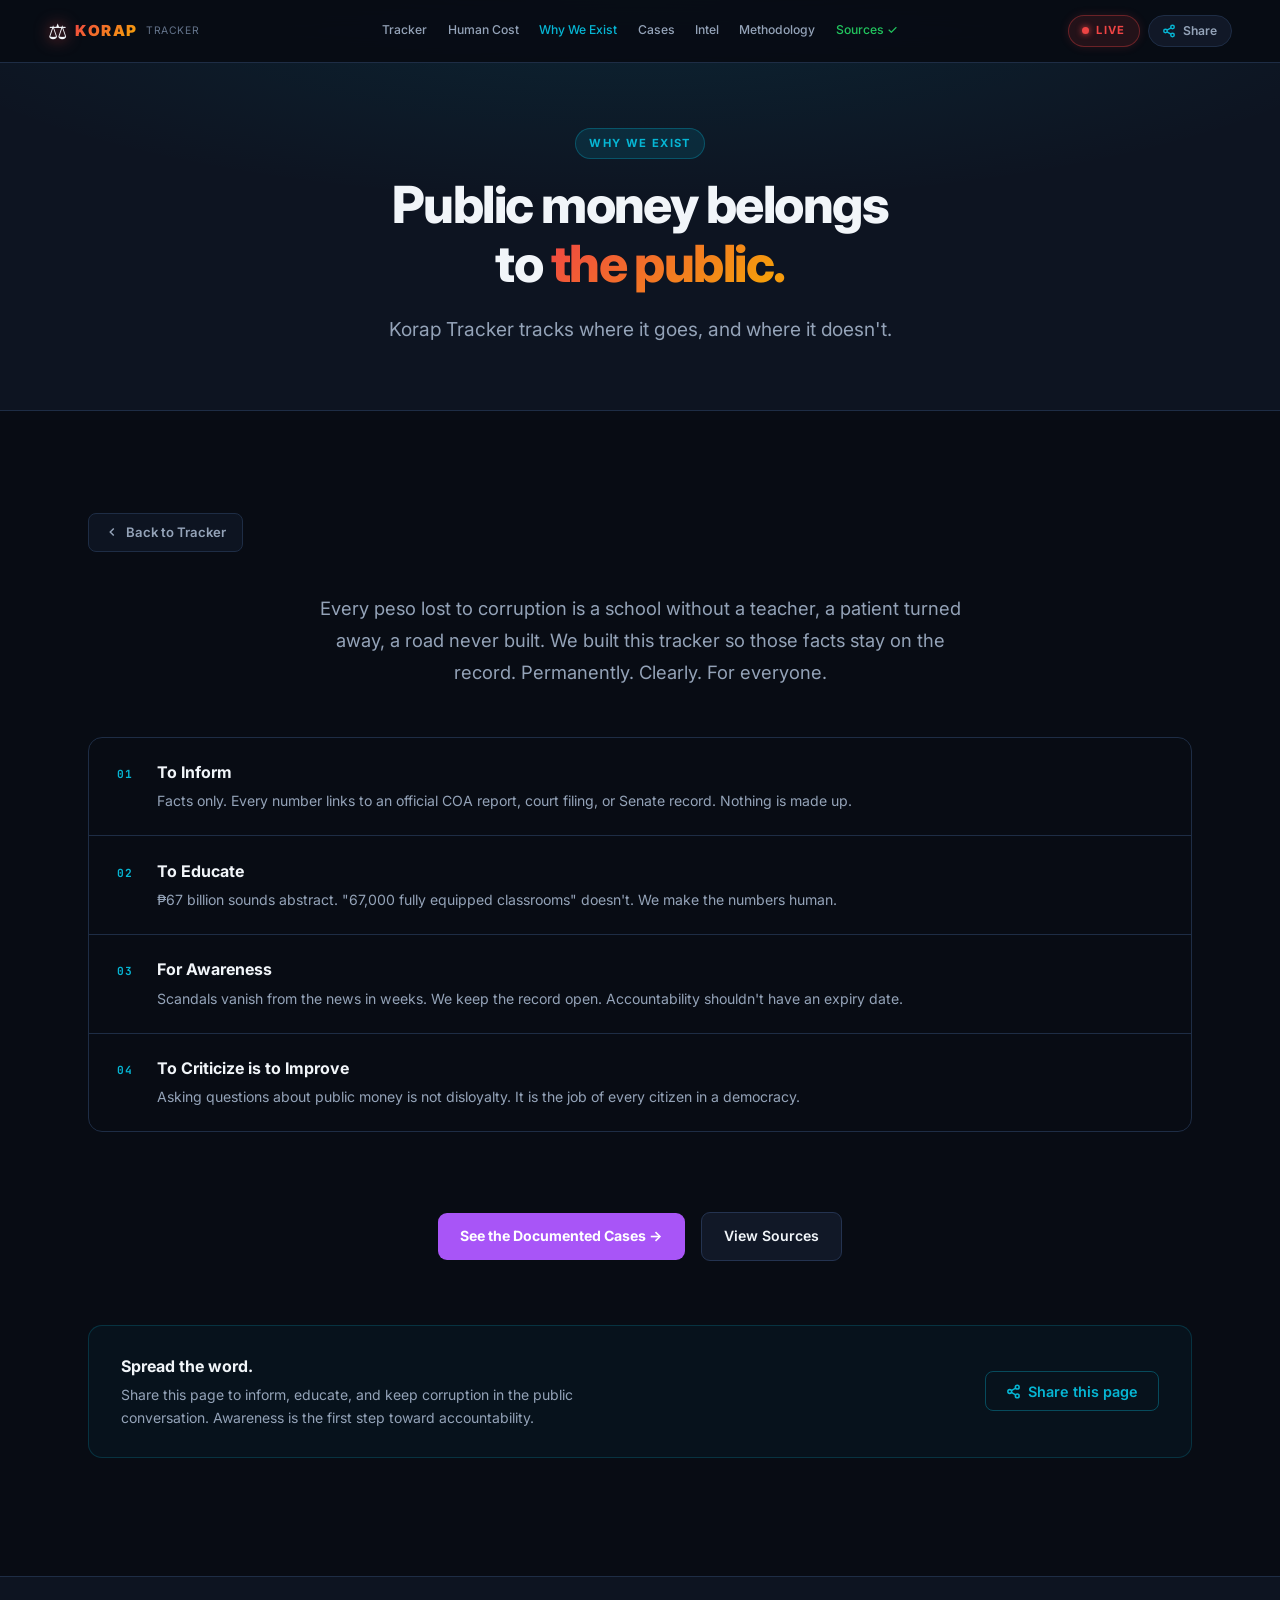
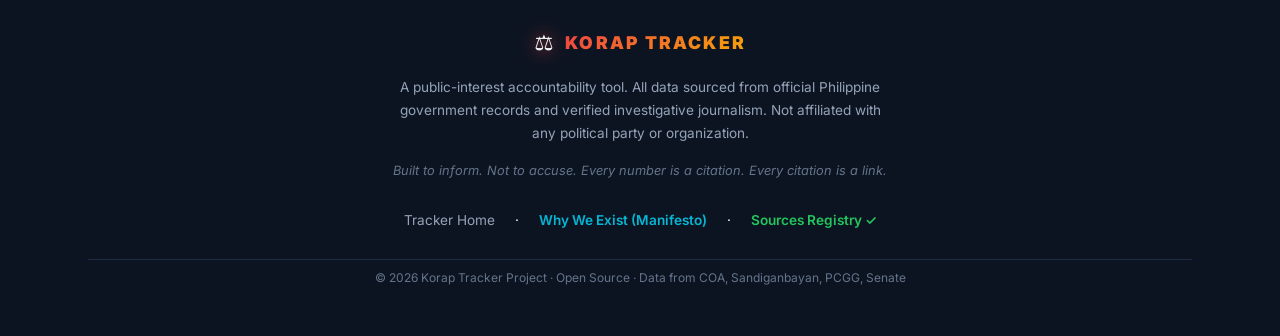
==== commit 631651c1: "fix: move nav-links outside navbar to escape fixed stacking context The core bug: position:fixed ins" ====
--- a/about.html
+++ b/about.html
@@ -217,15 +217,6 @@
         <span class="logo-text">KORAP</span>
         <span class="logo-sub">Tracker</span>
       </a>
-      <div class="nav-links">
-        <a href="index.html#tracker" class="nav-link">Tracker</a>
-        <a href="index.html#impact" class="nav-link">Human Cost</a>
-        <a href="about.html" class="nav-link active" style="color:var(--clr-cyan)">Why We Exist</a>
-        <a href="index.html#cases" class="nav-link">Cases</a>
-        <a href="index.html#news" class="nav-link">Intel</a>
-        <a href="index.html#methodology" class="nav-link">Methodology</a>
-        <a href="sources.html" class="nav-link" style="color:var(--clr-green)">Sources ✓</a>
-      </div>
       <div class="nav-cta">
         <span class="live-badge" title="Live real-time corruption ticker active">
           <span class="live-dot" aria-hidden="true"></span>
@@ -235,9 +226,23 @@
           <svg width="14" height="14" viewBox="0 0 24 24" fill="none" stroke="currentColor" stroke-width="2.5"><circle cx="18" cy="5" r="3"/><circle cx="6" cy="12" r="3"/><circle cx="18" cy="19" r="3"/><line x1="8.59" y1="13.51" x2="15.42" y2="17.49"/><line x1="15.41" y1="6.51" x2="8.59" y2="10.49"/></svg>
           Share
         </button>
+        <button class="nav-hamburger" id="nav-hamburger" aria-label="Toggle navigation menu" aria-expanded="false" aria-controls="nav-links">
+          <span></span><span></span><span></span>
+        </button>
       </div>
     </div>
   </nav>
+
+  <!-- Mobile nav overlay (outside navbar to avoid fixed stacking context) -->
+  <div class="nav-links" id="nav-links" aria-label="Mobile Navigation">
+    <a href="index.html#tracker" class="nav-link">Tracker</a>
+    <a href="index.html#impact" class="nav-link">Human Cost</a>
+    <a href="about.html" class="nav-link active" style="color:var(--clr-cyan)">Why We Exist</a>
+    <a href="index.html#cases" class="nav-link">Cases</a>
+    <a href="index.html#news" class="nav-link">Intel</a>
+    <a href="index.html#methodology" class="nav-link">Methodology</a>
+    <a href="sources.html" class="nav-link" style="color:var(--clr-green)">Sources ✓</a>
+  </div>
 
   <header class="about-hero">
     <div class="section-inner" style="position:relative">
@@ -517,6 +522,20 @@
     // Reveal animation
     const obs = new IntersectionObserver(els => els.forEach(e => { if(e.isIntersecting) e.target.classList.add('in-view'); }), { threshold: 0.1 });
     document.querySelectorAll('.reveal').forEach(el => obs.observe(el));
+
+    // Mobile hamburger
+    (function() {
+      const hamburger = document.getElementById('nav-hamburger');
+      const navLinks  = document.getElementById('nav-links');
+      const navbar    = document.getElementById('navbar');
+      if (!hamburger || !navLinks) return;
+      function openMenu()  { hamburger.classList.add('open'); navLinks.classList.add('open'); hamburger.setAttribute('aria-expanded','true'); document.body.style.overflow='hidden'; }
+      function closeMenu() { hamburger.classList.remove('open'); navLinks.classList.remove('open'); hamburger.setAttribute('aria-expanded','false'); document.body.style.overflow=''; }
+      hamburger.addEventListener('click', () => hamburger.classList.contains('open') ? closeMenu() : openMenu());
+      navLinks.querySelectorAll('.nav-link').forEach(l => l.addEventListener('click', closeMenu));
+      document.addEventListener('keydown', e => { if(e.key==='Escape') closeMenu(); });
+      document.addEventListener('click', e => { if(hamburger.classList.contains('open') && !navbar.contains(e.target)) closeMenu(); });
+    })();
   </script>
 </body>
 </html>
--- a/style.css
+++ b/style.css
@@ -192,12 +192,21 @@
   white-space: nowrap !important;
 }
 .nav-links {
-  display: flex;
-  align-items: center;
-  flex-wrap: nowrap !important;
+  /* Desktop: fixed row anchored at top, centered in the navbar */
+  position: fixed;
+  top: 0;
+  left: 50%;
+  transform: translateX(-50%);
+  height: 60px; /* matches navbar height */
+  display: flex;
+  align-items: center;
+  flex-wrap: nowrap;
   gap: clamp(0.15rem, 0.4vw, 0.35rem);
-  margin-inline-start: auto;
-  min-width: 0;
+  z-index: 101; /* above navbar (100) */
+  /* Always visible on desktop */
+  visibility: visible;
+  opacity: 1;
+  pointer-events: auto;
 }
 .nav-link {
   font-size: clamp(0.76rem, 0.88vw, 0.84rem);
@@ -280,6 +289,95 @@
 }
 .nav-cta .share-btn:hover svg {
   transform: scale(1.1);
+}
+
+/* ── HAMBURGER BUTTON ── */
+.nav-hamburger {
+  display: none;
+  flex-direction: column;
+  justify-content: center;
+  align-items: center;
+  gap: 5px;
+  width: 36px;
+  height: 36px;
+  padding: 6px;
+  background: var(--clr-surface-2);
+  border: 1px solid var(--clr-border);
+  border-radius: 8px;
+  cursor: pointer;
+  flex-shrink: 0;
+  transition: background var(--dur-fast), border-color var(--dur-fast);
+}
+.nav-hamburger:hover {
+  background: var(--clr-surface-3);
+  border-color: var(--clr-border-light);
+}
+.nav-hamburger span {
+  display: block;
+  width: 18px;
+  height: 2px;
+  background: var(--clr-text-2);
+  border-radius: 2px;
+  transition: transform var(--dur-mid), opacity var(--dur-mid), width var(--dur-mid);
+  transform-origin: center;
+}
+.nav-hamburger.open span:nth-child(1) { transform: translateY(7px) rotate(45deg); }
+.nav-hamburger.open span:nth-child(2) { opacity: 0; width: 0; }
+.nav-hamburger.open span:nth-child(3) { transform: translateY(-7px) rotate(-45deg); }
+
+/* ── MOBILE NAV OVERLAY ── */
+@media (max-width: 768px) {
+  .nav-hamburger {
+    display: flex;
+  }
+  .live-badge {
+    display: none;
+  }
+  .nav-links {
+    /* Override desktop positioning — become full-screen overlay */
+    left: 0;
+    right: 0;
+    top: 0;
+    bottom: 0;
+    width: 100%;
+    height: 100%;
+    transform: translateY(-10px); /* override desktop translateX(-50%) */
+    flex-direction: column;
+    align-items: stretch;
+    gap: 0;
+    padding: 5rem 1.5rem 2rem;
+    background: rgba(8,12,20,.97);
+    backdrop-filter: blur(24px) saturate(180%);
+    -webkit-backdrop-filter: blur(24px) saturate(180%);
+    overflow-y: auto;
+    flex-wrap: nowrap;
+    z-index: 200;
+    /* Hidden by default */
+    visibility: hidden;
+    opacity: 0;
+    pointer-events: none;
+    transition: opacity var(--dur-mid), transform var(--dur-mid), visibility 0ms var(--dur-mid);
+  }
+  .nav-links.open {
+    visibility: visible;
+    opacity: 1;
+    pointer-events: auto;
+    transform: translateY(0);
+    transition: opacity var(--dur-mid), transform var(--dur-mid), visibility 0ms 0ms;
+  }
+  .nav-link {
+    font-size: 1.15rem;
+    padding: 1rem 0.5rem;
+    border-bottom: 1px solid var(--clr-border);
+    border-radius: 0;
+    white-space: normal !important;
+    color: var(--clr-text-1);
+    flex-shrink: unset;
+  }
+  .nav-link:last-child { border-bottom: none; }
+  .nav-cta .share-btn { display: none; }
+  /* Hamburger stays above overlay */
+  .nav-hamburger { z-index: 300; position: relative; }
 }
 
 /* ── 8. HERO SECTION ── */
